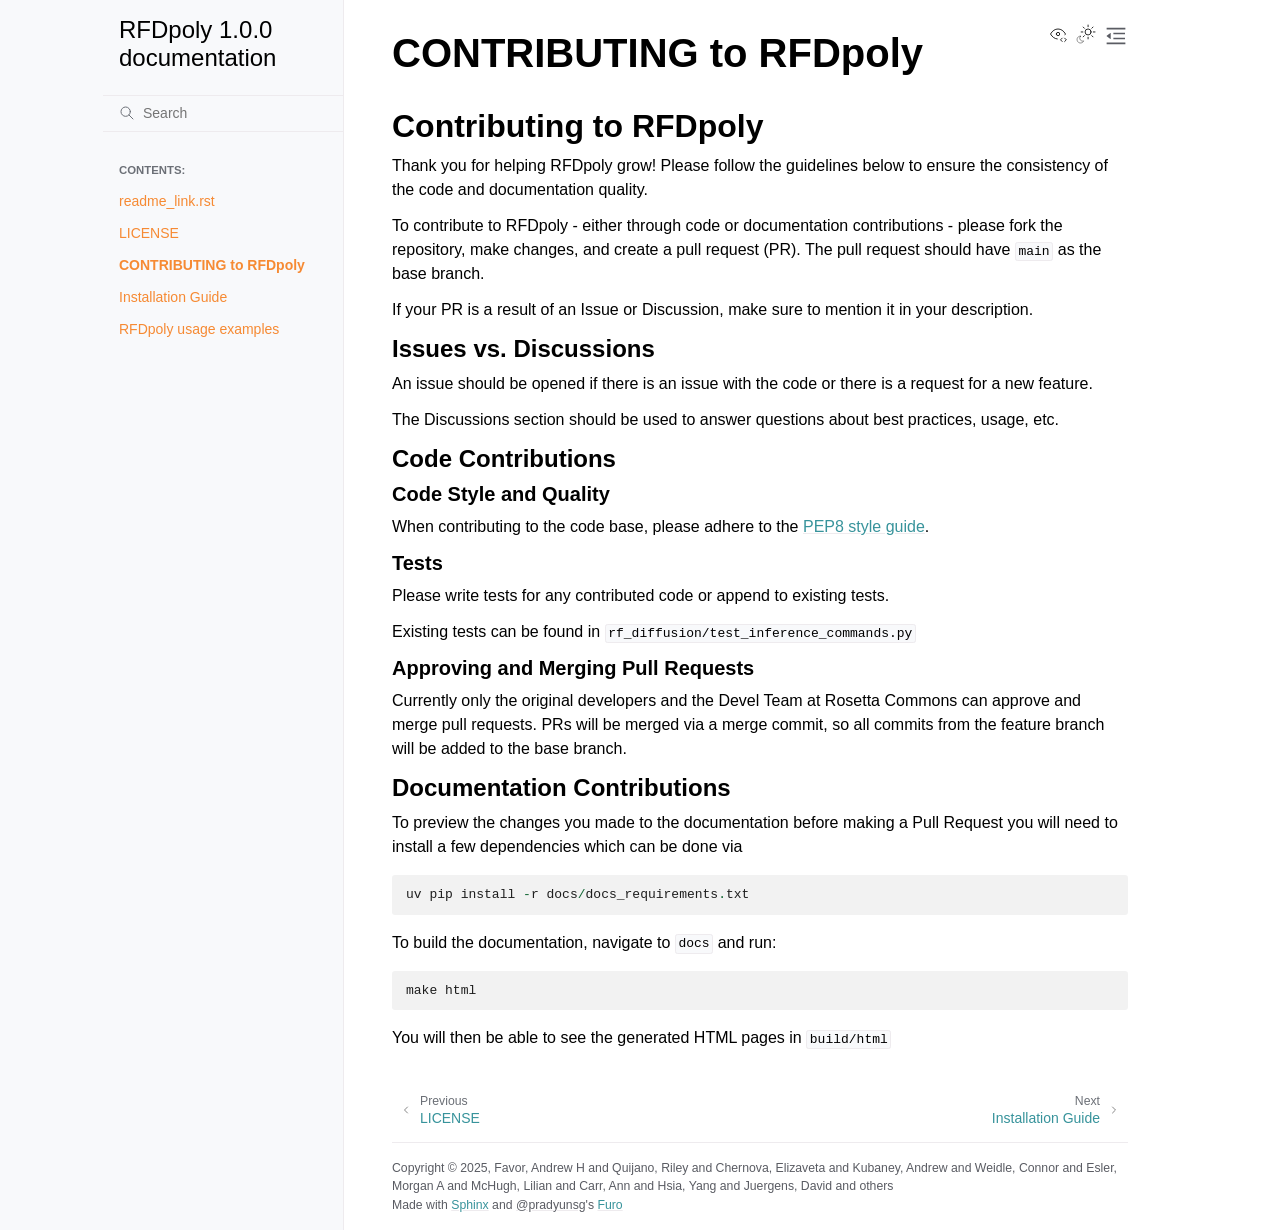
==== contributing_link.html @ d7348844 "deploy: fcfcce666b208ca1411f3cdca675e2af5838149b" ====
<!doctype html>
<html class="no-js" lang="en" data-content_root="./">
  <head><meta charset="utf-8">
    <meta name="viewport" content="width=device-width,initial-scale=1">
    <meta name="color-scheme" content="light dark"><meta name="viewport" content="width=device-width, initial-scale=1" />
<link rel="index" title="Index" href="genindex.html"><link rel="search" title="Search" href="search.html"><link rel="next" title="Installation Guide" href="installation_guide.html"><link rel="prev" title="LICENSE" href="license_link.html">

    <!-- Generated with Sphinx 9.1.0 and Furo 2025.12.19 -->
        <title>CONTRIBUTING to RFDpoly - RFDpoly 1.0.0 documentation</title>
      <link rel="stylesheet" type="text/css" href="_static/pygments.css?v=acfd86a5" />
    <link rel="stylesheet" type="text/css" href="_static/styles/furo.css?v=7bdb33bb" />
    <link rel="stylesheet" type="text/css" href="_static/copybutton.css?v=76b2166b" />
    <link rel="stylesheet" type="text/css" href="_static/styles/furo-extensions.css?v=8dab3a3b" />
    
    


<style>
  body {
    --color-code-background: #f2f2f2;
  --color-code-foreground: #1e1e1e;
  --color-brand-primary: #F68A33;
  --color-brand-content: #37939B;
  --font-stack: Open Sans, sans-serif;
  --font-stack--headings: Open Sans, sans-serif;
  --color-background-hover: #DCE8E8ff;
  --color-announcement-background: #F68A33dd;
  --color-announcement-text: #070707;
  --color-brand-visited: #37939B;
  
  }
  @media not print {
    body[data-theme="dark"] {
      --color-code-background: #202020;
  --color-code-foreground: #d0d0d0;
  --color-brand-primary: #37939B;
  --color-brand-content: #F68A33;
  --font-stack: Open Sans, sans-serif;
  --font-stack--headings: Open Sans, sans-serif;
  --color-brand-visited: #37939B;
  
    }
    @media (prefers-color-scheme: dark) {
      body:not([data-theme="light"]) {
        --color-code-background: #202020;
  --color-code-foreground: #d0d0d0;
  --color-brand-primary: #37939B;
  --color-brand-content: #F68A33;
  --font-stack: Open Sans, sans-serif;
  --font-stack--headings: Open Sans, sans-serif;
  --color-brand-visited: #37939B;
  
      }
    }
  }
</style></head>
  <body>
    
    <script>
      document.body.dataset.theme = localStorage.getItem("theme") || "auto";
    </script>
    

<svg xmlns="http://www.w3.org/2000/svg" style="display: none;">
  <symbol id="svg-toc" viewBox="0 0 24 24">
    <title>Contents</title>
    <svg stroke="currentColor" fill="currentColor" stroke-width="0" viewBox="0 0 1024 1024">
      <path d="M408 442h480c4.4 0 8-3.6 8-8v-56c0-4.4-3.6-8-8-8H408c-4.4 0-8 3.6-8 8v56c0 4.4 3.6 8 8 8zm-8 204c0 4.4 3.6 8 8 8h480c4.4 0 8-3.6 8-8v-56c0-4.4-3.6-8-8-8H408c-4.4 0-8 3.6-8 8v56zm504-486H120c-4.4 0-8 3.6-8 8v56c0 4.4 3.6 8 8 8h784c4.4 0 8-3.6 8-8v-56c0-4.4-3.6-8-8-8zm0 632H120c-4.4 0-8 3.6-8 8v56c0 4.4 3.6 8 8 8h784c4.4 0 8-3.6 8-8v-56c0-4.4-3.6-8-8-8zM115.4 518.9L271.7 642c5.8 4.6 14.4.5 14.4-6.9V388.9c0-7.4-8.5-11.5-14.4-6.9L115.4 505.1a8.74 8.74 0 0 0 0 13.8z"/>
    </svg>
  </symbol>
  <symbol id="svg-menu" viewBox="0 0 24 24">
    <title>Menu</title>
    <svg xmlns="http://www.w3.org/2000/svg" viewBox="0 0 24 24" fill="none" stroke="currentColor"
      stroke-width="2" stroke-linecap="round" stroke-linejoin="round" class="feather-menu">
      <line x1="3" y1="12" x2="21" y2="12"></line>
      <line x1="3" y1="6" x2="21" y2="6"></line>
      <line x1="3" y1="18" x2="21" y2="18"></line>
    </svg>
  </symbol>
  <symbol id="svg-arrow-right" viewBox="0 0 24 24">
    <title>Expand</title>
    <svg xmlns="http://www.w3.org/2000/svg" viewBox="0 0 24 24" fill="none" stroke="currentColor"
      stroke-width="2" stroke-linecap="round" stroke-linejoin="round" class="feather-chevron-right">
      <polyline points="9 18 15 12 9 6"></polyline>
    </svg>
  </symbol>
  <symbol id="svg-sun" viewBox="0 0 24 24">
    <title>Light mode</title>
    <svg xmlns="http://www.w3.org/2000/svg" viewBox="0 0 24 24" fill="none" stroke="currentColor"
      stroke-width="1" stroke-linecap="round" stroke-linejoin="round" class="feather-sun">
      <circle cx="12" cy="12" r="5"></circle>
      <line x1="12" y1="1" x2="12" y2="3"></line>
      <line x1="12" y1="21" x2="12" y2="23"></line>
      <line x1="4.22" y1="4.22" x2="5.64" y2="5.64"></line>
      <line x1="18.36" y1="18.36" x2="19.78" y2="19.78"></line>
      <line x1="1" y1="12" x2="3" y2="12"></line>
      <line x1="21" y1="12" x2="23" y2="12"></line>
      <line x1="4.22" y1="19.78" x2="5.64" y2="18.36"></line>
      <line x1="18.36" y1="5.64" x2="19.78" y2="4.22"></line>
    </svg>
  </symbol>
  <symbol id="svg-moon" viewBox="0 0 24 24">
    <title>Dark mode</title>
    <svg xmlns="http://www.w3.org/2000/svg" viewBox="0 0 24 24" fill="none" stroke="currentColor"
      stroke-width="1" stroke-linecap="round" stroke-linejoin="round" class="icon-tabler-moon">
      <path stroke="none" d="M0 0h24v24H0z" fill="none" />
      <path d="M12 3c.132 0 .263 0 .393 0a7.5 7.5 0 0 0 7.92 12.446a9 9 0 1 1 -8.313 -12.454z" />
    </svg>
  </symbol>
  <symbol id="svg-sun-with-moon" viewBox="0 0 24 24">
    <title>Auto light/dark, in light mode</title>
    <svg xmlns="http://www.w3.org/2000/svg" viewBox="0 0 24 24" fill="none" stroke="currentColor"
      stroke-width="1" stroke-linecap="round" stroke-linejoin="round"
      class="icon-custom-derived-from-feather-sun-and-tabler-moon">
      <path style="opacity: 50%" d="M 5.411 14.504 C 5.471 14.504 5.532 14.504 5.591 14.504 C 3.639 16.319 4.383 19.569 6.931 20.352 C 7.693 20.586 8.512 20.551 9.25 20.252 C 8.023 23.207 4.056 23.725 2.11 21.184 C 0.166 18.642 1.702 14.949 4.874 14.536 C 5.051 14.512 5.231 14.5 5.411 14.5 L 5.411 14.504 Z"/>
      <line x1="14.5" y1="3.25" x2="14.5" y2="1.25"/>
      <line x1="14.5" y1="15.85" x2="14.5" y2="17.85"/>
      <line x1="10.044" y1="5.094" x2="8.63" y2="3.68"/>
      <line x1="19" y1="14.05" x2="20.414" y2="15.464"/>
      <line x1="8.2" y1="9.55" x2="6.2" y2="9.55"/>
      <line x1="20.8" y1="9.55" x2="22.8" y2="9.55"/>
      <line x1="10.044" y1="14.006" x2="8.63" y2="15.42"/>
      <line x1="19" y1="5.05" x2="20.414" y2="3.636"/>
      <circle cx="14.5" cy="9.55" r="3.6"/>
    </svg>
  </symbol>
  <symbol id="svg-moon-with-sun" viewBox="0 0 24 24">
    <title>Auto light/dark, in dark mode</title>
    <svg xmlns="http://www.w3.org/2000/svg" viewBox="0 0 24 24" fill="none" stroke="currentColor"
      stroke-width="1" stroke-linecap="round" stroke-linejoin="round"
      class="icon-custom-derived-from-feather-sun-and-tabler-moon">
      <path d="M 8.282 7.007 C 8.385 7.007 8.494 7.007 8.595 7.007 C 5.18 10.184 6.481 15.869 10.942 17.24 C 12.275 17.648 13.706 17.589 15 17.066 C 12.851 22.236 5.91 23.143 2.505 18.696 C -0.897 14.249 1.791 7.786 7.342 7.063 C 7.652 7.021 7.965 7 8.282 7 L 8.282 7.007 Z"/>
      <line style="opacity: 50%" x1="18" y1="3.705" x2="18" y2="2.5"/>
      <line style="opacity: 50%" x1="18" y1="11.295" x2="18" y2="12.5"/>
      <line style="opacity: 50%" x1="15.316" y1="4.816" x2="14.464" y2="3.964"/>
      <line style="opacity: 50%" x1="20.711" y1="10.212" x2="21.563" y2="11.063"/>
      <line style="opacity: 50%" x1="14.205" y1="7.5" x2="13.001" y2="7.5"/>
      <line style="opacity: 50%" x1="21.795" y1="7.5" x2="23" y2="7.5"/>
      <line style="opacity: 50%" x1="15.316" y1="10.184" x2="14.464" y2="11.036"/>
      <line style="opacity: 50%" x1="20.711" y1="4.789" x2="21.563" y2="3.937"/>
      <circle style="opacity: 50%" cx="18" cy="7.5" r="2.169"/>
    </svg>
  </symbol>
  <symbol id="svg-pencil" viewBox="0 0 24 24">
    <svg xmlns="http://www.w3.org/2000/svg" viewBox="0 0 24 24" fill="none" stroke="currentColor"
      stroke-width="1" stroke-linecap="round" stroke-linejoin="round" class="icon-tabler-pencil-code">
      <path d="M4 20h4l10.5 -10.5a2.828 2.828 0 1 0 -4 -4l-10.5 10.5v4" />
      <path d="M13.5 6.5l4 4" />
      <path d="M20 21l2 -2l-2 -2" />
      <path d="M17 17l-2 2l2 2" />
    </svg>
  </symbol>
  <symbol id="svg-eye" viewBox="0 0 24 24">
    <svg xmlns="http://www.w3.org/2000/svg" viewBox="0 0 24 24" fill="none" stroke="currentColor"
      stroke-width="1" stroke-linecap="round" stroke-linejoin="round" class="icon-tabler-eye-code">
      <path stroke="none" d="M0 0h24v24H0z" fill="none" />
      <path d="M10 12a2 2 0 1 0 4 0a2 2 0 0 0 -4 0" />
      <path
        d="M11.11 17.958c-3.209 -.307 -5.91 -2.293 -8.11 -5.958c2.4 -4 5.4 -6 9 -6c3.6 0 6.6 2 9 6c-.21 .352 -.427 .688 -.647 1.008" />
      <path d="M20 21l2 -2l-2 -2" />
      <path d="M17 17l-2 2l2 2" />
    </svg>
  </symbol>
</svg>

<input type="checkbox" class="sidebar-toggle" name="__navigation" id="__navigation" aria-label="Toggle site navigation sidebar">
<input type="checkbox" class="sidebar-toggle" name="__toc" id="__toc" aria-label="Toggle table of contents sidebar">
<label class="overlay sidebar-overlay" for="__navigation"></label>
<label class="overlay toc-overlay" for="__toc"></label>

<a class="skip-to-content muted-link" href="#furo-main-content">Skip to content</a>



<div class="page">
  <header class="mobile-header">
    <div class="header-left">
      <label class="nav-overlay-icon" for="__navigation">
        <span class="icon"><svg><use href="#svg-menu"></use></svg></span>
      </label>
    </div>
    <div class="header-center">
      <a href="index.html"><div class="brand">RFDpoly 1.0.0 documentation</div></a>
    </div>
    <div class="header-right">
      <div class="theme-toggle-container theme-toggle-header">
        <button class="theme-toggle" aria-label="Toggle Light / Dark / Auto color theme">
          <svg class="theme-icon-when-auto-light"><use href="#svg-sun-with-moon"></use></svg>
          <svg class="theme-icon-when-auto-dark"><use href="#svg-moon-with-sun"></use></svg>
          <svg class="theme-icon-when-dark"><use href="#svg-moon"></use></svg>
          <svg class="theme-icon-when-light"><use href="#svg-sun"></use></svg>
        </button>
      </div>
      <label class="toc-overlay-icon toc-header-icon" for="__toc">
        <span class="icon"><svg><use href="#svg-toc"></use></svg></span>
      </label>
    </div>
  </header>
  <aside class="sidebar-drawer">
    <div class="sidebar-container">
      
      <div class="sidebar-sticky"><a class="sidebar-brand" href="index.html">
  
  <span class="sidebar-brand-text">RFDpoly 1.0.0 documentation</span>
  
</a><form class="sidebar-search-container" method="get" action="search.html" role="search">
  <input class="sidebar-search" placeholder="Search" name="q" aria-label="Search">
  <input type="hidden" name="check_keywords" value="yes">
  <input type="hidden" name="area" value="default">
</form>
<div id="searchbox"></div><div class="sidebar-scroll"><div class="sidebar-tree">
  <p class="caption" role="heading"><span class="caption-text">Contents:</span></p>
<ul class="current">
<li class="toctree-l1"><a class="reference internal" href="index.html">readme_link.rst</a></li>
<li class="toctree-l1"><a class="reference internal" href="license_link.html">LICENSE</a></li>
<li class="toctree-l1 current current-page"><a class="current reference internal" href="#">CONTRIBUTING to RFDpoly</a></li>
<li class="toctree-l1"><a class="reference internal" href="installation_guide.html">Installation Guide</a></li>
<li class="toctree-l1"><a class="reference internal" href="rfdpoly_usage_examples.html">RFDpoly usage examples</a></li>
</ul>

</div>
</div>

      </div>
      
    </div>
  </aside>
  <div class="main">
    <div class="content">
      <div class="article-container">
        <a href="#" class="back-to-top muted-link">
          <svg xmlns="http://www.w3.org/2000/svg" viewBox="0 0 24 24">
            <path d="M13 20h-2V8l-5.5 5.5-1.42-1.42L12 4.16l7.92 7.92-1.42 1.42L13 8v12z"></path>
          </svg>
          <span>Back to top</span>
        </a>
        <div class="content-icon-container">
          <div class="view-this-page">
  <a class="muted-link" href="_sources/contributing_link.rst.txt" title="View this page">
    <svg><use href="#svg-eye"></use></svg>
    <span class="visually-hidden">View this page</span>
  </a>
</div>
<div class="theme-toggle-container theme-toggle-content">
            <button class="theme-toggle" aria-label="Toggle Light / Dark / Auto color theme">
              <svg class="theme-icon-when-auto-light"><use href="#svg-sun-with-moon"></use></svg>
              <svg class="theme-icon-when-auto-dark"><use href="#svg-moon-with-sun"></use></svg>
              <svg class="theme-icon-when-dark"><use href="#svg-moon"></use></svg>
              <svg class="theme-icon-when-light"><use href="#svg-sun"></use></svg>
            </button>
          </div>
          <label class="toc-overlay-icon toc-content-icon" for="__toc">
            <span class="icon"><svg><use href="#svg-toc"></use></svg></span>
          </label>
        </div>
        <article role="main" id="furo-main-content">
          <section id="contributing-to-rfdpoly">
<h1>CONTRIBUTING to RFDpoly<a class="headerlink" href="#contributing-to-rfdpoly" title="Link to this heading">¶</a></h1>
<section id="id1">
<h2>Contributing to RFDpoly<a class="headerlink" href="#id1" title="Link to this heading">¶</a></h2>
<p>Thank you for helping RFDpoly grow! Please follow the
guidelines below to ensure the consistency of the code
and documentation quality.</p>
<p>To contribute to RFDpoly - either through code or
documentation contributions - please fork the repository,
make changes, and create a pull request (PR). The pull
request should have <code class="docutils literal notranslate"><span class="pre">main</span></code> as the base branch.</p>
<p>If your PR is a result of an Issue or Discussion, make
sure to mention it in your description.</p>
<section id="issues-vs-discussions">
<h3>Issues vs. Discussions<a class="headerlink" href="#issues-vs-discussions" title="Link to this heading">¶</a></h3>
<p>An issue should be opened if there is an issue with the
code or there is a request for a new feature.</p>
<p>The Discussions section should be used to answer questions
about best practices, usage, etc.</p>
</section>
<section id="code-contributions">
<h3>Code Contributions<a class="headerlink" href="#code-contributions" title="Link to this heading">¶</a></h3>
<section id="code-style-and-quality">
<h4>Code Style and Quality<a class="headerlink" href="#code-style-and-quality" title="Link to this heading">¶</a></h4>
<p>When contributing to the code base, please adhere to the <a class="reference external" href="https://peps.python.org/pep-0008/">PEP8 style guide</a>.</p>
</section>
<section id="tests">
<h4>Tests<a class="headerlink" href="#tests" title="Link to this heading">¶</a></h4>
<p>Please write tests for any contributed code or append to
existing tests.</p>
<p>Existing tests can be found in <code class="docutils literal notranslate"><span class="pre">rf_diffusion/test_inference_commands.py</span></code></p>
</section>
<section id="approving-and-merging-pull-requests">
<h4>Approving and Merging Pull Requests<a class="headerlink" href="#approving-and-merging-pull-requests" title="Link to this heading">¶</a></h4>
<p>Currently only the original developers and the Devel Team
at Rosetta Commons can approve and merge pull requests. PRs
will be merged via a merge commit, so all commits from the
feature branch will be added to the base branch.</p>
</section>
</section>
<section id="documentation-contributions">
<h3>Documentation Contributions<a class="headerlink" href="#documentation-contributions" title="Link to this heading">¶</a></h3>
<p>To preview the changes you made to the documentation before making a Pull Request you will need to
install a few dependencies which can be done via</p>
<div class="highlight-default notranslate"><div class="highlight"><pre><span></span><span class="n">uv</span> <span class="n">pip</span> <span class="n">install</span> <span class="o">-</span><span class="n">r</span> <span class="n">docs</span><span class="o">/</span><span class="n">docs_requirements</span><span class="o">.</span><span class="n">txt</span>
</pre></div>
</div>
<p>To build the documentation, navigate to <code class="docutils literal notranslate"><span class="pre">docs</span></code>  and run:</p>
<div class="highlight-default notranslate"><div class="highlight"><pre><span></span><span class="n">make</span> <span class="n">html</span>
</pre></div>
</div>
<p>You will then be able to see the generated HTML pages in <code class="docutils literal notranslate"><span class="pre">build/html</span></code></p>
</section>
</section>
</section>

        </article>
      </div>
      <footer>
        
        <div class="related-pages">
          <a class="next-page" href="installation_guide.html">
              <div class="page-info">
                <div class="context">
                  <span>Next</span>
                </div>
                <div class="title">Installation Guide</div>
              </div>
              <svg class="furo-related-icon"><use href="#svg-arrow-right"></use></svg>
            </a>
          <a class="prev-page" href="license_link.html">
              <svg class="furo-related-icon"><use href="#svg-arrow-right"></use></svg>
              <div class="page-info">
                <div class="context">
                  <span>Previous</span>
                </div>
                
                <div class="title">LICENSE</div>
                
              </div>
            </a>
        </div>
        <div class="bottom-of-page">
          <div class="left-details">
            <div class="copyright">
                Copyright &#169; 2025, Favor, Andrew H and Quijano, Riley and Chernova, Elizaveta and Kubaney, Andrew and Weidle, Connor and Esler, Morgan A and McHugh, Lilian and Carr, Ann and Hsia, Yang and Juergens, David and others
            </div>
            Made with <a href="https://www.sphinx-doc.org/">Sphinx</a> and <a class="muted-link" href="https://pradyunsg.me">@pradyunsg</a>'s
            
            <a href="https://github.com/pradyunsg/furo">Furo</a>
            
          </div>
          <div class="right-details">
            
          </div>
        </div>
        
      </footer>
    </div>
    <aside class="toc-drawer">
      
      
      <div class="toc-sticky toc-scroll">
        <div class="toc-title-container">
          <span class="toc-title">
            On this page
          </span>
        </div>
        <div class="toc-tree-container">
          <div class="toc-tree">
            <ul>
<li><a class="reference internal" href="#">CONTRIBUTING to RFDpoly</a><ul>
<li><a class="reference internal" href="#id1">Contributing to RFDpoly</a><ul>
<li><a class="reference internal" href="#issues-vs-discussions">Issues vs. Discussions</a></li>
<li><a class="reference internal" href="#code-contributions">Code Contributions</a><ul>
<li><a class="reference internal" href="#code-style-and-quality">Code Style and Quality</a></li>
<li><a class="reference internal" href="#tests">Tests</a></li>
<li><a class="reference internal" href="#approving-and-merging-pull-requests">Approving and Merging Pull Requests</a></li>
</ul>
</li>
<li><a class="reference internal" href="#documentation-contributions">Documentation Contributions</a></li>
</ul>
</li>
</ul>
</li>
</ul>

          </div>
        </div>
      </div>
      
      
    </aside>
  </div>
</div><script src="_static/documentation_options.js?v=8d563738"></script>
    <script src="_static/doctools.js?v=fd6eb6e6"></script>
    <script src="_static/sphinx_highlight.js?v=6ffebe34"></script>
    <script src="_static/scripts/furo.js?v=46bd48cc"></script>
    <script src="_static/clipboard.min.js?v=a7894cd8"></script>
    <script src="_static/copybutton.js?v=f281be69"></script>
    <script src="https://scripts.simpleanalyticscdn.com/latest.js"></script>
    </body>
</html>
---- _static/pygments.css ----
.highlight pre { line-height: 125%; }
.highlight td.linenos .normal { color: inherit; background-color: transparent; padding-left: 5px; padding-right: 5px; }
.highlight span.linenos { color: inherit; background-color: transparent; padding-left: 5px; padding-right: 5px; }
.highlight td.linenos .special { color: #000000; background-color: #ffffc0; padding-left: 5px; padding-right: 5px; }
.highlight span.linenos.special { color: #000000; background-color: #ffffc0; padding-left: 5px; padding-right: 5px; }
.highlight .hll { background-color: #fdf2e2 }
.highlight { background: #f2f2f2; color: #1e1e1e }
.highlight .c { color: #515151 } /* Comment */
.highlight .err { color: #d71835 } /* Error */
.highlight .k { color: #8045e5 } /* Keyword */
.highlight .l { color: #7f4707 } /* Literal */
.highlight .n { color: #1e1e1e } /* Name */
.highlight .o { color: #116633 } /* Operator */
.highlight .p { color: #1e1e1e } /* Punctuation */
.highlight .ch { color: #515151 } /* Comment.Hashbang */
.highlight .cm { color: #515151 } /* Comment.Multiline */
.highlight .cp { color: #515151 } /* Comment.Preproc */
.highlight .cpf { color: #515151 } /* Comment.PreprocFile */
.highlight .c1 { color: #515151 } /* Comment.Single */
.highlight .cs { color: #515151 } /* Comment.Special */
.highlight .gd { color: #00749c } /* Generic.Deleted */
.highlight .ge { font-style: italic } /* Generic.Emph */
.highlight .gh { color: #00749c } /* Generic.Heading */
.highlight .gs { font-weight: bold } /* Generic.Strong */
.highlight .gu { color: #00749c } /* Generic.Subheading */
.highlight .kc { color: #8045e5 } /* Keyword.Constant */
.highlight .kd { color: #8045e5 } /* Keyword.Declaration */
.highlight .kn { color: #8045e5 } /* Keyword.Namespace */
.highlight .kp { color: #8045e5 } /* Keyword.Pseudo */
.highlight .kr { color: #8045e5 } /* Keyword.Reserved */
.highlight .kt { color: #7f4707 } /* Keyword.Type */
.highlight .ld { color: #7f4707 } /* Literal.Date */
.highlight .m { color: #7f4707 } /* Literal.Number */
.highlight .s { color: #116633 } /* Literal.String */
.highlight .na { color: #7f4707 } /* Name.Attribute */
.highlight .nb { color: #7f4707 } /* Name.Builtin */
.highlight .nc { color: #00749c } /* Name.Class */
.highlight .no { color: #00749c } /* Name.Constant */
.highlight .nd { color: #7f4707 } /* Name.Decorator */
.highlight .ni { color: #116633 } /* Name.Entity */
.highlight .ne { color: #8045e5 } /* Name.Exception */
.highlight .nf { color: #00749c } /* Name.Function */
.highlight .nl { color: #7f4707 } /* Name.Label */
.highlight .nn { color: #1e1e1e } /* Name.Namespace */
.highlight .nx { color: #1e1e1e } /* Name.Other */
.highlight .py { color: #00749c } /* Name.Property */
.highlight .nt { color: #00749c } /* Name.Tag */
.highlight .nv { color: #d71835 } /* Name.Variable */
.highlight .ow { color: #8045e5 } /* Operator.Word */
.highlight .pm { color: #1e1e1e } /* Punctuation.Marker */
.highlight .w { color: #1e1e1e } /* Text.Whitespace */
.highlight .mb { color: #7f4707 } /* Literal.Number.Bin */
.highlight .mf { color: #7f4707 } /* Literal.Number.Float */
.highlight .mh { color: #7f4707 } /* Literal.Number.Hex */
.highlight .mi { color: #7f4707 } /* Literal.Number.Integer */
.highlight .mo { color: #7f4707 } /* Literal.Number.Oct */
.highlight .sa { color: #116633 } /* Literal.String.Affix */
.highlight .sb { color: #116633 } /* Literal.String.Backtick */
.highlight .sc { color: #116633 } /* Literal.String.Char */
.highlight .dl { color: #116633 } /* Literal.String.Delimiter */
.highlight .sd { color: #116633 } /* Literal.String.Doc */
.highlight .s2 { color: #116633 } /* Literal.String.Double */
.highlight .se { color: #116633 } /* Literal.String.Escape */
.highlight .sh { color: #116633 } /* Literal.String.Heredoc */
.highlight .si { color: #116633 } /* Literal.String.Interpol */
.highlight .sx { color: #116633 } /* Literal.String.Other */
.highlight .sr { color: #d71835 } /* Literal.String.Regex */
.highlight .s1 { color: #116633 } /* Literal.String.Single */
.highlight .ss { color: #00749c } /* Literal.String.Symbol */
.highlight .bp { color: #7f4707 } /* Name.Builtin.Pseudo */
.highlight .fm { color: #00749c } /* Name.Function.Magic */
.highlight .vc { color: #d71835 } /* Name.Variable.Class */
.highlight .vg { color: #d71835 } /* Name.Variable.Global */
.highlight .vi { color: #d71835 } /* Name.Variable.Instance */
.highlight .vm { color: #7f4707 } /* Name.Variable.Magic */
.highlight .il { color: #7f4707 } /* Literal.Number.Integer.Long */
@media not print {
body[data-theme="dark"] .highlight pre { line-height: 125%; }
body[data-theme="dark"] .highlight td.linenos .normal { color: #aaaaaa; background-color: transparent; padding-left: 5px; padding-right: 5px; }
body[data-theme="dark"] .highlight span.linenos { color: #aaaaaa; background-color: transparent; padding-left: 5px; padding-right: 5px; }
body[data-theme="dark"] .highlight td.linenos .special { color: #000000; background-color: #ffffc0; padding-left: 5px; padding-right: 5px; }
body[data-theme="dark"] .highlight span.linenos.special { color: #000000; background-color: #ffffc0; padding-left: 5px; padding-right: 5px; }
body[data-theme="dark"] .highlight .hll { background-color: #404040 }
body[data-theme="dark"] .highlight { background: #202020; color: #d0d0d0 }
body[data-theme="dark"] .highlight .c { color: #ababab; font-style: italic } /* Comment */
body[data-theme="dark"] .highlight .err { color: #a61717; background-color: #e3d2d2 } /* Error */
body[data-theme="dark"] .highlight .esc { color: #d0d0d0 } /* Escape */
body[data-theme="dark"] .highlight .g { color: #d0d0d0 } /* Generic */
body[data-theme="dark"] .highlight .k { color: #6ebf26; font-weight: bold } /* Keyword */
body[data-theme="dark"] .highlight .l { color: #d0d0d0 } /* Literal */
body[data-theme="dark"] .highlight .n { color: #d0d0d0 } /* Name */
body[data-theme="dark"] .highlight .o { color: #d0d0d0 } /* Operator */
body[data-theme="dark"] .highlight .x { color: #d0d0d0 } /* Other */
body[data-theme="dark"] .highlight .p { color: #d0d0d0 } /* Punctuation */
body[data-theme="dark"] .highlight .ch { color: #ababab; font-style: italic } /* Comment.Hashbang */
body[data-theme="dark"] .highlight .cm { color: #ababab; font-style: italic } /* Comment.Multiline */
body[data-theme="dark"] .highlight .cp { color: #ff3a3a; font-weight: bold } /* Comment.Preproc */
body[data-theme="dark"] .highlight .cpf { color: #ababab; font-style: italic } /* Comment.PreprocFile */
body[data-theme="dark"] .highlight .c1 { color: #ababab; font-style: italic } /* Comment.Single */
body[data-theme="dark"] .highlight .cs { color: #e50808; font-weight: bold; background-color: #520000 } /* Comment.Special */
body[data-theme="dark"] .highlight .gd { color: #d22323 } /* Generic.Deleted */
body[data-theme="dark"] .highlight .ge { color: #d0d0d0; font-style: italic } /* Generic.Emph */
body[data-theme="dark"] .highlight .ges { color: #d0d0d0; font-weight: bold; font-style: italic } /* Generic.EmphStrong */
body[data-theme="dark"] .highlight .gr { color: #d22323 } /* Generic.Error */
body[data-theme="dark"] .highlight .gh { color: #ffffff; font-weight: bold } /* Generic.Heading */
body[data-theme="dark"] .highlight .gi { color: #589819 } /* Generic.Inserted */
body[data-theme="dark"] .highlight .go { color: #cccccc } /* Generic.Output */
body[data-theme="dark"] .highlight .gp { color: #aaaaaa } /* Generic.Prompt */
body[data-theme="dark"] .highlight .gs { color: #d0d0d0; font-weight: bold } /* Generic.Strong */
body[data-theme="dark"] .highlight .gu { color: #ffffff; text-decoration: underline } /* Generic.Subheading */
body[data-theme="dark"] .highlight .gt { color: #d22323 } /* Generic.Traceback */
body[data-theme="dark"] .highlight .kc { color: #6ebf26; font-weight: bold } /* Keyword.Constant */
body[data-theme="dark"] .highlight .kd { color: #6ebf26; font-weight: bold } /* Keyword.Declaration */
body[data-theme="dark"] .highlight .kn { color: #6ebf26; font-weight: bold } /* Keyword.Namespace */
body[data-theme="dark"] .highlight .kp { color: #6ebf26 } /* Keyword.Pseudo */
body[data-theme="dark"] .highlight .kr { color: #6ebf26; font-weight: bold } /* Keyword.Reserved */
body[data-theme="dark"] .highlight .kt { color: #6ebf26; font-weight: bold } /* Keyword.Type */
body[data-theme="dark"] .highlight .ld { color: #d0d0d0 } /* Literal.Date */
body[data-theme="dark"] .highlight .m { color: #51b2fd } /* Literal.Number */
body[data-theme="dark"] .highlight .s { color: #ed9d13 } /* Literal.String */
body[data-theme="dark"] .highlight .na { color: #bbbbbb } /* Name.Attribute */
body[data-theme="dark"] .highlight .nb { color: #2fbccd } /* Name.Builtin */
body[data-theme="dark"] .highlight .nc { color: #71adff; text-decoration: underline } /* Name.Class */
body[data-theme="dark"] .highlight .no { color: #40ffff } /* Name.Constant */
body[data-theme="dark"] .highlight .nd { color: #ffa500 } /* Name.Decorator */
body[data-theme="dark"] .highlight .ni { color: #d0d0d0 } /* Name.Entity */
body[data-theme="dark"] .highlight .ne { color: #bbbbbb } /* Name.Exception */
body[data-theme="dark"] .highlight .nf { color: #71adff } /* Name.Function */
body[data-theme="dark"] .highlight .nl { color: #d0d0d0 } /* Name.Label */
body[data-theme="dark"] .highlight .nn { color: #71adff; text-decoration: underline } /* Name.Namespace */
body[data-theme="dark"] .highlight .nx { color: #d0d0d0 } /* Name.Other */
body[data-theme="dark"] .highlight .py { color: #d0d0d0 } /* Name.Property */
body[data-theme="dark"] .highlight .nt { color: #6ebf26; font-weight: bold } /* Name.Tag */
body[data-theme="dark"] .highlight .nv { color: #40ffff } /* Name.Variable */
body[data-theme="dark"] .highlight .ow { color: #6ebf26; font-weight: bold } /* Operator.Word */
body[data-theme="dark"] .highlight .pm { color: #d0d0d0 } /* Punctuation.Marker */
body[data-theme="dark"] .highlight .w { color: #666666 } /* Text.Whitespace */
body[data-theme="dark"] .highlight .mb { color: #51b2fd } /* Literal.Number.Bin */
body[data-theme="dark"] .highlight .mf { color: #51b2fd } /* Literal.Number.Float */
body[data-theme="dark"] .highlight .mh { color: #51b2fd } /* Literal.Number.Hex */
body[data-theme="dark"] .highlight .mi { color: #51b2fd } /* Literal.Number.Integer */
body[data-theme="dark"] .highlight .mo { color: #51b2fd } /* Literal.Number.Oct */
body[data-theme="dark"] .highlight .sa { color: #ed9d13 } /* Literal.String.Affix */
body[data-theme="dark"] .highlight .sb { color: #ed9d13 } /* Literal.String.Backtick */
body[data-theme="dark"] .highlight .sc { color: #ed9d13 } /* Literal.String.Char */
body[data-theme="dark"] .highlight .dl { color: #ed9d13 } /* Literal.String.Delimiter */
body[data-theme="dark"] .highlight .sd { color: #ed9d13 } /* Literal.String.Doc */
body[data-theme="dark"] .highlight .s2 { color: #ed9d13 } /* Literal.String.Double */
body[data-theme="dark"] .highlight .se { color: #ed9d13 } /* Literal.String.Escape */
body[data-theme="dark"] .highlight .sh { color: #ed9d13 } /* Literal.String.Heredoc */
body[data-theme="dark"] .highlight .si { color: #ed9d13 } /* Literal.String.Interpol */
body[data-theme="dark"] .highlight .sx { color: #ffa500 } /* Literal.String.Other */
body[data-theme="dark"] .highlight .sr { color: #ed9d13 } /* Literal.String.Regex */
body[data-theme="dark"] .highlight .s1 { color: #ed9d13 } /* Literal.String.Single */
body[data-theme="dark"] .highlight .ss { color: #ed9d13 } /* Literal.String.Symbol */
body[data-theme="dark"] .highlight .bp { color: #2fbccd } /* Name.Builtin.Pseudo */
body[data-theme="dark"] .highlight .fm { color: #71adff } /* Name.Function.Magic */
body[data-theme="dark"] .highlight .vc { color: #40ffff } /* Name.Variable.Class */
body[data-theme="dark"] .highlight .vg { color: #40ffff } /* Name.Variable.Global */
body[data-theme="dark"] .highlight .vi { color: #40ffff } /* Name.Variable.Instance */
body[data-theme="dark"] .highlight .vm { color: #40ffff } /* Name.Variable.Magic */
body[data-theme="dark"] .highlight .il { color: #51b2fd } /* Literal.Number.Integer.Long */
@media (prefers-color-scheme: dark) {
body:not([data-theme="light"]) .highlight pre { line-height: 125%; }
body:not([data-theme="light"]) .highlight td.linenos .normal { color: #aaaaaa; background-color: transparent; padding-left: 5px; padding-right: 5px; }
body:not([data-theme="light"]) .highlight span.linenos { color: #aaaaaa; background-color: transparent; padding-left: 5px; padding-right: 5px; }
body:not([data-theme="light"]) .highlight td.linenos .special { color: #000000; background-color: #ffffc0; padding-left: 5px; padding-right: 5px; }
body:not([data-theme="light"]) .highlight span.linenos.special { color: #000000; background-color: #ffffc0; padding-left: 5px; padding-right: 5px; }
body:not([data-theme="light"]) .highlight .hll { background-color: #404040 }
body:not([data-theme="light"]) .highlight { background: #202020; color: #d0d0d0 }
body:not([data-theme="light"]) .highlight .c { color: #ababab; font-style: italic } /* Comment */
body:not([data-theme="light"]) .highlight .err { color: #a61717; background-color: #e3d2d2 } /* Error */
body:not([data-theme="light"]) .highlight .esc { color: #d0d0d0 } /* Escape */
body:not([data-theme="light"]) .highlight .g { color: #d0d0d0 } /* Generic */
body:not([data-theme="light"]) .highlight .k { color: #6ebf26; font-weight: bold } /* Keyword */
body:not([data-theme="light"]) .highlight .l { color: #d0d0d0 } /* Literal */
body:not([data-theme="light"]) .highlight .n { color: #d0d0d0 } /* Name */
body:not([data-theme="light"]) .highlight .o { color: #d0d0d0 } /* Operator */
body:not([data-theme="light"]) .highlight .x { color: #d0d0d0 } /* Other */
body:not([data-theme="light"]) .highlight .p { color: #d0d0d0 } /* Punctuation */
body:not([data-theme="light"]) .highlight .ch { color: #ababab; font-style: italic } /* Comment.Hashbang */
body:not([data-theme="light"]) .highlight .cm { color: #ababab; font-style: italic } /* Comment.Multiline */
body:not([data-theme="light"]) .highlight .cp { color: #ff3a3a; font-weight: bold } /* Comment.Preproc */
body:not([data-theme="light"]) .highlight .cpf { color: #ababab; font-style: italic } /* Comment.PreprocFile */
body:not([data-theme="light"]) .highlight .c1 { color: #ababab; font-style: italic } /* Comment.Single */
body:not([data-theme="light"]) .highlight .cs { color: #e50808; font-weight: bold; background-color: #520000 } /* Comment.Special */
body:not([data-theme="light"]) .highlight .gd { color: #d22323 } /* Generic.Deleted */
body:not([data-theme="light"]) .highlight .ge { color: #d0d0d0; font-style: italic } /* Generic.Emph */
body:not([data-theme="light"]) .highlight .ges { color: #d0d0d0; font-weight: bold; font-style: italic } /* Generic.EmphStrong */
body:not([data-theme="light"]) .highlight .gr { color: #d22323 } /* Generic.Error */
body:not([data-theme="light"]) .highlight .gh { color: #ffffff; font-weight: bold } /* Generic.Heading */
body:not([data-theme="light"]) .highlight .gi { color: #589819 } /* Generic.Inserted */
body:not([data-theme="light"]) .highlight .go { color: #cccccc } /* Generic.Output */
body:not([data-theme="light"]) .highlight .gp { color: #aaaaaa } /* Generic.Prompt */
body:not([data-theme="light"]) .highlight .gs { color: #d0d0d0; font-weight: bold } /* Generic.Strong */
body:not([data-theme="light"]) .highlight .gu { color: #ffffff; text-decoration: underline } /* Generic.Subheading */
body:not([data-theme="light"]) .highlight .gt { color: #d22323 } /* Generic.Traceback */
body:not([data-theme="light"]) .highlight .kc { color: #6ebf26; font-weight: bold } /* Keyword.Constant */
body:not([data-theme="light"]) .highlight .kd { color: #6ebf26; font-weight: bold } /* Keyword.Declaration */
body:not([data-theme="light"]) .highlight .kn { color: #6ebf26; font-weight: bold } /* Keyword.Namespace */
body:not([data-theme="light"]) .highlight .kp { color: #6ebf26 } /* Keyword.Pseudo */
body:not([data-theme="light"]) .highlight .kr { color: #6ebf26; font-weight: bold } /* Keyword.Reserved */
body:not([data-theme="light"]) .highlight .kt { color: #6ebf26; font-weight: bold } /* Keyword.Type */
body:not([data-theme="light"]) .highlight .ld { color: #d0d0d0 } /* Literal.Date */
body:not([data-theme="light"]) .highlight .m { color: #51b2fd } /* Literal.Number */
body:not([data-theme="light"]) .highlight .s { color: #ed9d13 } /* Literal.String */
body:not([data-theme="light"]) .highlight .na { color: #bbbbbb } /* Name.Attribute */
body:not([data-theme="light"]) .highlight .nb { color: #2fbccd } /* Name.Builtin */
body:not([data-theme="light"]) .highlight .nc { color: #71adff; text-decoration: underline } /* Name.Class */
body:not([data-theme="light"]) .highlight .no { color: #40ffff } /* Name.Constant */
body:not([data-theme="light"]) .highlight .nd { color: #ffa500 } /* Name.Decorator */
body:not([data-theme="light"]) .highlight .ni { color: #d0d0d0 } /* Name.Entity */
body:not([data-theme="light"]) .highlight .ne { color: #bbbbbb } /* Name.Exception */
body:not([data-theme="light"]) .highlight .nf { color: #71adff } /* Name.Function */
body:not([data-theme="light"]) .highlight .nl { color: #d0d0d0 } /* Name.Label */
body:not([data-theme="light"]) .highlight .nn { color: #71adff; text-decoration: underline } /* Name.Namespace */
body:not([data-theme="light"]) .highlight .nx { color: #d0d0d0 } /* Name.Other */
body:not([data-theme="light"]) .highlight .py { color: #d0d0d0 } /* Name.Property */
body:not([data-theme="light"]) .highlight .nt { color: #6ebf26; font-weight: bold } /* Name.Tag */
body:not([data-theme="light"]) .highlight .nv { color: #40ffff } /* Name.Variable */
body:not([data-theme="light"]) .highlight .ow { color: #6ebf26; font-weight: bold } /* Operator.Word */
body:not([data-theme="light"]) .highlight .pm { color: #d0d0d0 } /* Punctuation.Marker */
body:not([data-theme="light"]) .highlight .w { color: #666666 } /* Text.Whitespace */
body:not([data-theme="light"]) .highlight .mb { color: #51b2fd } /* Literal.Number.Bin */
body:not([data-theme="light"]) .highlight .mf { color: #51b2fd } /* Literal.Number.Float */
body:not([data-theme="light"]) .highlight .mh { color: #51b2fd } /* Literal.Number.Hex */
body:not([data-theme="light"]) .highlight .mi { color: #51b2fd } /* Literal.Number.Integer */
body:not([data-theme="light"]) .highlight .mo { color: #51b2fd } /* Literal.Number.Oct */
body:not([data-theme="light"]) .highlight .sa { color: #ed9d13 } /* Literal.String.Affix */
body:not([data-theme="light"]) .highlight .sb { color: #ed9d13 } /* Literal.String.Backtick */
body:not([data-theme="light"]) .highlight .sc { color: #ed9d13 } /* Literal.String.Char */
body:not([data-theme="light"]) .highlight .dl { color: #ed9d13 } /* Literal.String.Delimiter */
body:not([data-theme="light"]) .highlight .sd { color: #ed9d13 } /* Literal.String.Doc */
body:not([data-theme="light"]) .highlight .s2 { color: #ed9d13 } /* Literal.String.Double */
body:not([data-theme="light"]) .highlight .se { color: #ed9d13 } /* Literal.String.Escape */
body:not([data-theme="light"]) .highlight .sh { color: #ed9d13 } /* Literal.String.Heredoc */
body:not([data-theme="light"]) .highlight .si { color: #ed9d13 } /* Literal.String.Interpol */
body:not([data-theme="light"]) .highlight .sx { color: #ffa500 } /* Literal.String.Other */
body:not([data-theme="light"]) .highlight .sr { color: #ed9d13 } /* Literal.String.Regex */
body:not([data-theme="light"]) .highlight .s1 { color: #ed9d13 } /* Literal.String.Single */
body:not([data-theme="light"]) .highlight .ss { color: #ed9d13 } /* Literal.String.Symbol */
body:not([data-theme="light"]) .highlight .bp { color: #2fbccd } /* Name.Builtin.Pseudo */
body:not([data-theme="light"]) .highlight .fm { color: #71adff } /* Name.Function.Magic */
body:not([data-theme="light"]) .highlight .vc { color: #40ffff } /* Name.Variable.Class */
body:not([data-theme="light"]) .highlight .vg { color: #40ffff } /* Name.Variable.Global */
body:not([data-theme="light"]) .highlight .vi { color: #40ffff } /* Name.Variable.Instance */
body:not([data-theme="light"]) .highlight .vm { color: #40ffff } /* Name.Variable.Magic */
body:not([data-theme="light"]) .highlight .il { color: #51b2fd } /* Literal.Number.Integer.Long */
}
}
---- _static/copybutton.css ----
/* Copy buttons */
button.copybtn {
    position: absolute;
    display: flex;
    top: .3em;
    right: .3em;
    width: 1.7em;
    height: 1.7em;
	opacity: 0;
    transition: opacity 0.3s, border .3s, background-color .3s;
    user-select: none;
    padding: 0;
    border: none;
    outline: none;
    border-radius: 0.4em;
    /* The colors that GitHub uses */
    border: #1b1f2426 1px solid;
    background-color: #f6f8fa;
    color: #57606a;
}

button.copybtn.success {
    border-color: #22863a;
    color: #22863a;
}

button.copybtn svg {
    stroke: currentColor;
    width: 1.5em;
    height: 1.5em;
    padding: 0.1em;
}

div.highlight  {
    position: relative;
}

/* Show the copybutton */
.highlight:hover button.copybtn, button.copybtn.success {
	opacity: 1;
}

.highlight button.copybtn:hover {
    background-color: rgb(235, 235, 235);
}

.highlight button.copybtn:active {
    background-color: rgb(187, 187, 187);
}

/**
 * A minimal CSS-only tooltip copied from:
 *   https://codepen.io/mildrenben/pen/rVBrpK
 *
 * To use, write HTML like the following:
 *
 * <p class="o-tooltip--left" data-tooltip="Hey">Short</p>
 */
 .o-tooltip--left {
  position: relative;
 }

 .o-tooltip--left:after {
    opacity: 0;
    visibility: hidden;
    position: absolute;
    content: attr(data-tooltip);
    padding: .2em;
    font-size: .8em;
    left: -.2em;
    background: grey;
    color: white;
    white-space: nowrap;
    z-index: 2;
    border-radius: 2px;
    transform: translateX(-102%) translateY(0);
    transition: opacity 0.2s cubic-bezier(0.64, 0.09, 0.08, 1), transform 0.2s cubic-bezier(0.64, 0.09, 0.08, 1);
}

.o-tooltip--left:hover:after {
    display: block;
    opacity: 1;
    visibility: visible;
    transform: translateX(-100%) translateY(0);
    transition: opacity 0.2s cubic-bezier(0.64, 0.09, 0.08, 1), transform 0.2s cubic-bezier(0.64, 0.09, 0.08, 1);
    transition-delay: .5s;
}

/* By default the copy button shouldn't show up when printing a page */
@media print {
    button.copybtn {
        display: none;
    }
}
---- _static/styles/furo-extensions.css ----
#furo-sidebar-ad-placement{padding:var(--sidebar-item-spacing-vertical) var(--sidebar-item-spacing-horizontal)}#furo-sidebar-ad-placement .ethical-sidebar{background:var(--color-background-secondary);border:none;box-shadow:none}#furo-sidebar-ad-placement .ethical-sidebar:hover{background:var(--color-background-hover)}#furo-sidebar-ad-placement .ethical-sidebar a{color:var(--color-foreground-primary)}#furo-sidebar-ad-placement .ethical-callout a{color:var(--color-foreground-secondary)!important}#furo-readthedocs-versions{background:transparent;display:block;position:static;width:100%}#furo-readthedocs-versions .rst-versions{background:#1a1c1e}#furo-readthedocs-versions .rst-current-version{background:var(--color-sidebar-item-background);cursor:unset}#furo-readthedocs-versions .rst-current-version:hover{background:var(--color-sidebar-item-background)}#furo-readthedocs-versions .rst-current-version .fa-book{color:var(--color-foreground-primary)}#furo-readthedocs-versions>.rst-other-versions{padding:0}#furo-readthedocs-versions>.rst-other-versions small{opacity:1}#furo-readthedocs-versions .injected .rst-versions{position:unset}#furo-readthedocs-versions:focus-within,#furo-readthedocs-versions:hover{box-shadow:0 0 0 1px var(--color-sidebar-background-border)}#furo-readthedocs-versions:focus-within .rst-current-version,#furo-readthedocs-versions:hover .rst-current-version{background:#1a1c1e;font-size:inherit;height:auto;line-height:inherit;padding:12px;text-align:right}#furo-readthedocs-versions:focus-within .rst-current-version .fa-book,#furo-readthedocs-versions:hover .rst-current-version .fa-book{color:#fff;float:left}#furo-readthedocs-versions:focus-within .fa-caret-down,#furo-readthedocs-versions:hover .fa-caret-down{display:none}#furo-readthedocs-versions:focus-within .injected,#furo-readthedocs-versions:focus-within .rst-current-version,#furo-readthedocs-versions:focus-within .rst-other-versions,#furo-readthedocs-versions:hover .injected,#furo-readthedocs-versions:hover .rst-current-version,#furo-readthedocs-versions:hover .rst-other-versions{display:block}#furo-readthedocs-versions:focus-within>.rst-current-version,#furo-readthedocs-versions:hover>.rst-current-version{display:none}.highlight:hover button.copybtn{color:var(--color-code-foreground)}.highlight button.copybtn{align-items:center;background-color:var(--color-code-background);border:none;color:var(--color-background-item);cursor:pointer;height:1.25em;right:.5rem;top:.625rem;transition:color .3s,opacity .3s;width:1.25em}.highlight button.copybtn:hover{background-color:var(--color-code-background);color:var(--color-brand-content)}.highlight button.copybtn:after{background-color:transparent;color:var(--color-code-foreground);display:none}.highlight button.copybtn.success{color:#22863a;transition:color 0s}.highlight button.copybtn.success:after{display:block}.highlight button.copybtn svg{padding:0}body{--sd-color-primary:var(--color-brand-primary);--sd-color-primary-highlight:var(--color-brand-content);--sd-color-primary-text:var(--color-background-primary);--sd-color-shadow:rgba(0,0,0,.05);--sd-color-card-border:var(--color-card-border);--sd-color-card-border-hover:var(--color-brand-content);--sd-color-card-background:var(--color-card-background);--sd-color-card-text:var(--color-foreground-primary);--sd-color-card-header:var(--color-card-marginals-background);--sd-color-card-footer:var(--color-card-marginals-background);--sd-color-tabs-label-active:var(--color-brand-content);--sd-color-tabs-label-hover:var(--color-foreground-muted);--sd-color-tabs-label-inactive:var(--color-foreground-muted);--sd-color-tabs-underline-active:var(--color-brand-content);--sd-color-tabs-underline-hover:var(--color-foreground-border);--sd-color-tabs-underline-inactive:var(--color-background-border);--sd-color-tabs-overline:var(--color-background-border);--sd-color-tabs-underline:var(--color-background-border)}.sd-tab-content{box-shadow:0 -2px var(--sd-color-tabs-overline),0 1px var(--sd-color-tabs-underline)}.sd-card{box-shadow:0 .1rem .25rem var(--sd-color-shadow),0 0 .0625rem rgba(0,0,0,.1)}.sd-shadow-sm{box-shadow:0 .1rem .25rem var(--sd-color-shadow),0 0 .0625rem rgba(0,0,0,.1)!important}.sd-shadow-md{box-shadow:0 .3rem .75rem var(--sd-color-shadow),0 0 .0625rem rgba(0,0,0,.1)!important}.sd-shadow-lg{box-shadow:0 .6rem 1.5rem var(--sd-color-shadow),0 0 .0625rem rgba(0,0,0,.1)!important}.sd-card-hover:hover{transform:none}.sd-cards-carousel{gap:.25rem;padding:.25rem}body{--tabs--label-text:var(--color-foreground-muted);--tabs--label-text--hover:var(--color-foreground-muted);--tabs--label-text--active:var(--color-brand-content);--tabs--label-text--active--hover:var(--color-brand-content);--tabs--label-background:transparent;--tabs--label-background--hover:transparent;--tabs--label-background--active:transparent;--tabs--label-background--active--hover:transparent;--tabs--padding-x:0.25em;--tabs--margin-x:1em;--tabs--border:var(--color-background-border);--tabs--label-border:transparent;--tabs--label-border--hover:var(--color-foreground-muted);--tabs--label-border--active:var(--color-brand-content);--tabs--label-border--active--hover:var(--color-brand-content)}[role=main] .container{max-width:none;padding-left:0;padding-right:0}.shadow.docutils{border:none;box-shadow:0 .2rem .5rem rgba(0,0,0,.05),0 0 .0625rem rgba(0,0,0,.1)!important}.sphinx-bs .card{background-color:var(--color-background-secondary);color:var(--color-foreground)}
/*# sourceMappingURL=furo-extensions.css.map*/
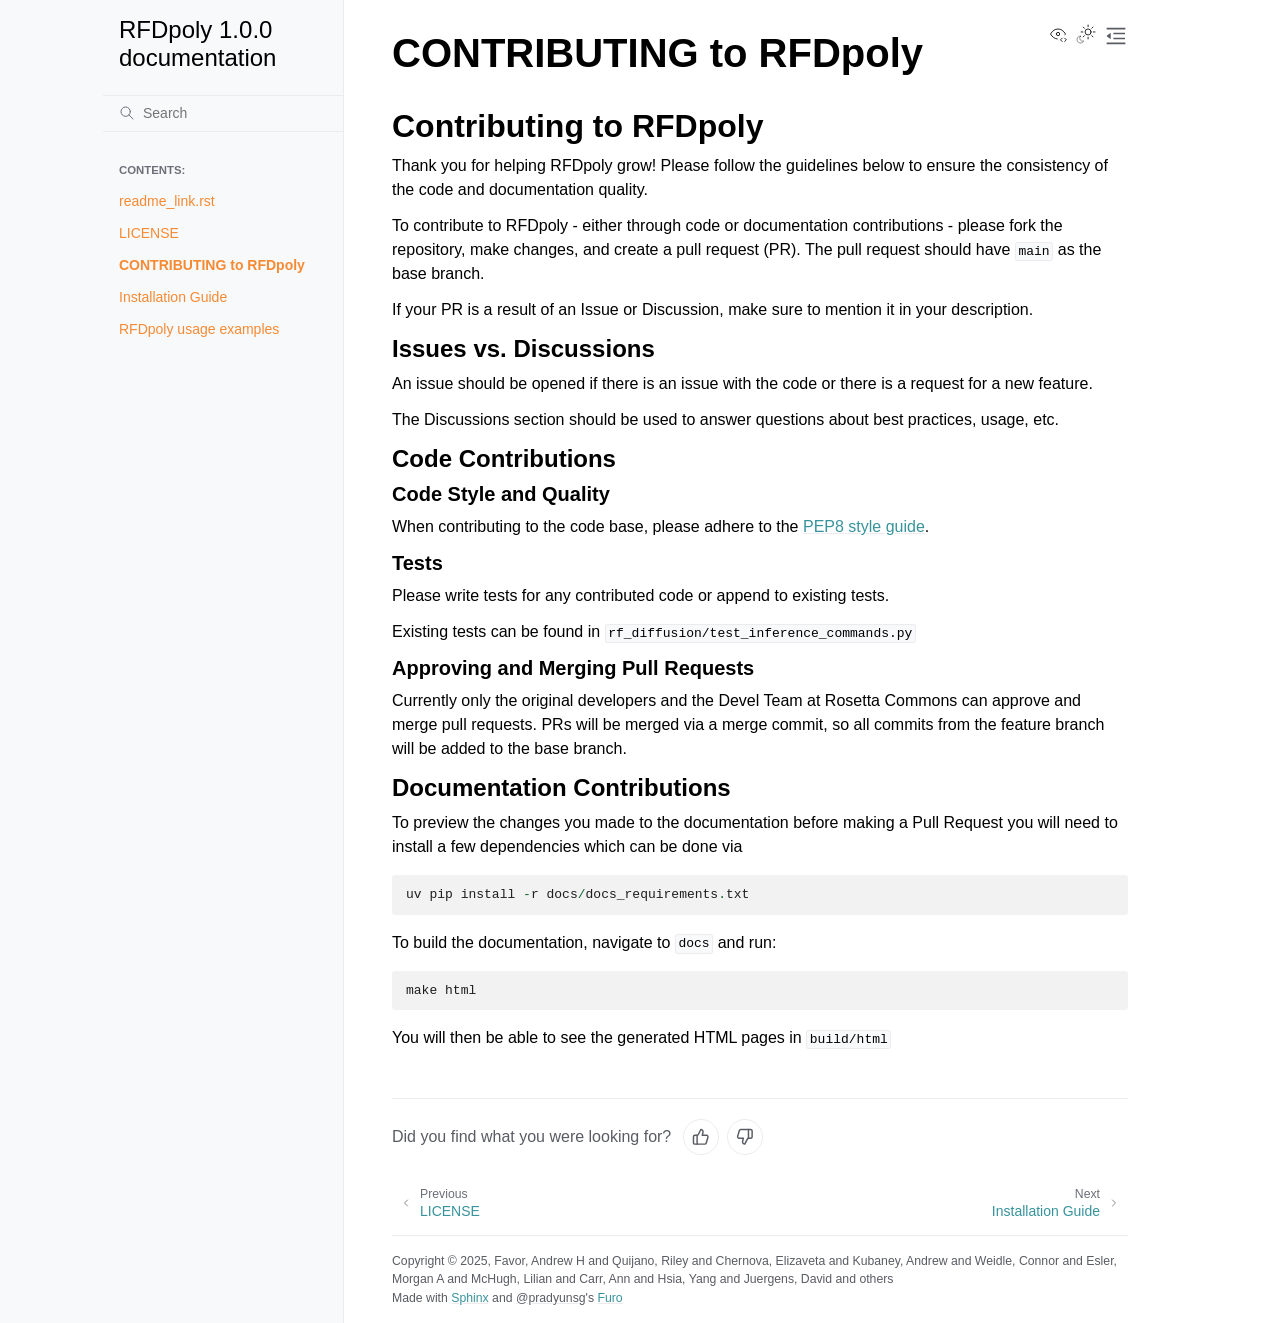
==== commit c67e6344: "deploy: afc9122a219baef3e5f3dffc478a55561f00eeb9" ====
--- a/contributing_link.html
+++ b/contributing_link.html
@@ -5,12 +5,13 @@
     <meta name="color-scheme" content="light dark"><meta name="viewport" content="width=device-width, initial-scale=1" />
 <link rel="index" title="Index" href="genindex.html"><link rel="search" title="Search" href="search.html"><link rel="next" title="Installation Guide" href="installation_guide.html"><link rel="prev" title="LICENSE" href="license_link.html">
 
-    <!-- Generated with Sphinx 9.1.0 and Furo 2025.12.19 -->
+    <!-- Generated with Sphinx 9.2.0 and Furo 2025.12.19 -->
         <title>CONTRIBUTING to RFDpoly - RFDpoly 1.0.0 documentation</title>
-      <link rel="stylesheet" type="text/css" href="_static/pygments.css?v=acfd86a5" />
+      <link rel="stylesheet" type="text/css" href="_static/pygments.css?v=d111a655" />
     <link rel="stylesheet" type="text/css" href="_static/styles/furo.css?v=7bdb33bb" />
     <link rel="stylesheet" type="text/css" href="_static/copybutton.css?v=76b2166b" />
     <link rel="stylesheet" type="text/css" href="_static/styles/furo-extensions.css?v=8dab3a3b" />
+    <link rel="stylesheet" type="text/css" href="_static/page_feedback.css?v=7c130c12" />
     
     
 
@@ -254,7 +255,8 @@
           </label>
         </div>
         <article role="main" id="furo-main-content">
-          <section id="contributing-to-rfdpoly">
+          
+  <section id="contributing-to-rfdpoly">
 <h1>CONTRIBUTING to RFDpoly<a class="headerlink" href="#contributing-to-rfdpoly" title="Link to this heading">¶</a></h1>
 <section id="id1">
 <h2>Contributing to RFDpoly<a class="headerlink" href="#id1" title="Link to this heading">¶</a></h2>
@@ -309,6 +311,19 @@
 </section>
 </section>
 </section>
+
+  <div class="page-feedback" data-page="contributing_link">
+    <p class="page-feedback-question">Did you find what you were looking for?</p>
+    <div class="page-feedback-buttons">
+      <button type="button" class="page-feedback-button" data-helpful="yes" aria-label="Yes" title="Yes">
+        <svg viewBox="0 0 24 24" aria-hidden="true"><path d="M7 10v12"/><path d="M15 5.88 14 10h5.83a2 2 0 0 1 1.92 2.56l-2.33 8A2 2 0 0 1 17.5 22H4a2 2 0 0 1-2-2v-8a2 2 0 0 1 2-2h2.76a2 2 0 0 0 1.79-1.11L12 2a3.13 3.13 0 0 1 3 3.88Z"/></svg>
+      </button>
+      <button type="button" class="page-feedback-button" data-helpful="no" aria-label="No" title="No">
+        <svg viewBox="0 0 24 24" aria-hidden="true"><path d="M17 14V2"/><path d="M9 18.12 10 14H4.17a2 2 0 0 1-1.92-2.56l2.33-8A2 2 0 0 1 6.5 2H20a2 2 0 0 1 2 2v8a2 2 0 0 1-2 2h-2.76a2 2 0 0 0-1.79 1.11L12 22a3.13 3.13 0 0 1-3-3.88Z"/></svg>
+      </button>
+    </div>
+    <p class="page-feedback-thanks" role="status" hidden>Thanks for your feedback!</p>
+  </div>
 
         </article>
       </div>
@@ -395,5 +410,6 @@
     <script src="_static/clipboard.min.js?v=a7894cd8"></script>
     <script src="_static/copybutton.js?v=f281be69"></script>
     <script src="https://scripts.simpleanalyticscdn.com/latest.js"></script>
+    <script src="_static/page_feedback.js?v=1be00d38"></script>
     </body>
 </html>
--- a/_static/pygments.css
+++ b/_static/pygments.css
@@ -4,76 +4,76 @@
 .highlight td.linenos .special { color: #000000; background-color: #ffffc0; padding-left: 5px; padding-right: 5px; }
 .highlight span.linenos.special { color: #000000; background-color: #ffffc0; padding-left: 5px; padding-right: 5px; }
 .highlight .hll { background-color: #fdf2e2 }
-.highlight { background: #f2f2f2; color: #1e1e1e }
+.highlight { background: #f2f2f2; color: #1E1E1E }
 .highlight .c { color: #515151 } /* Comment */
-.highlight .err { color: #d71835 } /* Error */
-.highlight .k { color: #8045e5 } /* Keyword */
-.highlight .l { color: #7f4707 } /* Literal */
-.highlight .n { color: #1e1e1e } /* Name */
-.highlight .o { color: #116633 } /* Operator */
-.highlight .p { color: #1e1e1e } /* Punctuation */
+.highlight .err { color: #D71835 } /* Error */
+.highlight .k { color: #8045E5 } /* Keyword */
+.highlight .l { color: #7F4707 } /* Literal */
+.highlight .n { color: #1E1E1E } /* Name */
+.highlight .o { color: #163 } /* Operator */
+.highlight .p { color: #1E1E1E } /* Punctuation */
 .highlight .ch { color: #515151 } /* Comment.Hashbang */
 .highlight .cm { color: #515151 } /* Comment.Multiline */
 .highlight .cp { color: #515151 } /* Comment.Preproc */
 .highlight .cpf { color: #515151 } /* Comment.PreprocFile */
 .highlight .c1 { color: #515151 } /* Comment.Single */
 .highlight .cs { color: #515151 } /* Comment.Special */
-.highlight .gd { color: #00749c } /* Generic.Deleted */
+.highlight .gd { color: #00749C } /* Generic.Deleted */
 .highlight .ge { font-style: italic } /* Generic.Emph */
-.highlight .gh { color: #00749c } /* Generic.Heading */
+.highlight .gh { color: #00749C } /* Generic.Heading */
 .highlight .gs { font-weight: bold } /* Generic.Strong */
-.highlight .gu { color: #00749c } /* Generic.Subheading */
-.highlight .kc { color: #8045e5 } /* Keyword.Constant */
-.highlight .kd { color: #8045e5 } /* Keyword.Declaration */
-.highlight .kn { color: #8045e5 } /* Keyword.Namespace */
-.highlight .kp { color: #8045e5 } /* Keyword.Pseudo */
-.highlight .kr { color: #8045e5 } /* Keyword.Reserved */
-.highlight .kt { color: #7f4707 } /* Keyword.Type */
-.highlight .ld { color: #7f4707 } /* Literal.Date */
-.highlight .m { color: #7f4707 } /* Literal.Number */
-.highlight .s { color: #116633 } /* Literal.String */
-.highlight .na { color: #7f4707 } /* Name.Attribute */
-.highlight .nb { color: #7f4707 } /* Name.Builtin */
-.highlight .nc { color: #00749c } /* Name.Class */
-.highlight .no { color: #00749c } /* Name.Constant */
-.highlight .nd { color: #7f4707 } /* Name.Decorator */
-.highlight .ni { color: #116633 } /* Name.Entity */
-.highlight .ne { color: #8045e5 } /* Name.Exception */
-.highlight .nf { color: #00749c } /* Name.Function */
-.highlight .nl { color: #7f4707 } /* Name.Label */
-.highlight .nn { color: #1e1e1e } /* Name.Namespace */
-.highlight .nx { color: #1e1e1e } /* Name.Other */
-.highlight .py { color: #00749c } /* Name.Property */
-.highlight .nt { color: #00749c } /* Name.Tag */
-.highlight .nv { color: #d71835 } /* Name.Variable */
-.highlight .ow { color: #8045e5 } /* Operator.Word */
-.highlight .pm { color: #1e1e1e } /* Punctuation.Marker */
-.highlight .w { color: #1e1e1e } /* Text.Whitespace */
-.highlight .mb { color: #7f4707 } /* Literal.Number.Bin */
-.highlight .mf { color: #7f4707 } /* Literal.Number.Float */
-.highlight .mh { color: #7f4707 } /* Literal.Number.Hex */
-.highlight .mi { color: #7f4707 } /* Literal.Number.Integer */
-.highlight .mo { color: #7f4707 } /* Literal.Number.Oct */
-.highlight .sa { color: #116633 } /* Literal.String.Affix */
-.highlight .sb { color: #116633 } /* Literal.String.Backtick */
-.highlight .sc { color: #116633 } /* Literal.String.Char */
-.highlight .dl { color: #116633 } /* Literal.String.Delimiter */
-.highlight .sd { color: #116633 } /* Literal.String.Doc */
-.highlight .s2 { color: #116633 } /* Literal.String.Double */
-.highlight .se { color: #116633 } /* Literal.String.Escape */
-.highlight .sh { color: #116633 } /* Literal.String.Heredoc */
-.highlight .si { color: #116633 } /* Literal.String.Interpol */
-.highlight .sx { color: #116633 } /* Literal.String.Other */
-.highlight .sr { color: #d71835 } /* Literal.String.Regex */
-.highlight .s1 { color: #116633 } /* Literal.String.Single */
-.highlight .ss { color: #00749c } /* Literal.String.Symbol */
-.highlight .bp { color: #7f4707 } /* Name.Builtin.Pseudo */
-.highlight .fm { color: #00749c } /* Name.Function.Magic */
-.highlight .vc { color: #d71835 } /* Name.Variable.Class */
-.highlight .vg { color: #d71835 } /* Name.Variable.Global */
-.highlight .vi { color: #d71835 } /* Name.Variable.Instance */
-.highlight .vm { color: #7f4707 } /* Name.Variable.Magic */
-.highlight .il { color: #7f4707 } /* Literal.Number.Integer.Long */
+.highlight .gu { color: #00749C } /* Generic.Subheading */
+.highlight .kc { color: #8045E5 } /* Keyword.Constant */
+.highlight .kd { color: #8045E5 } /* Keyword.Declaration */
+.highlight .kn { color: #8045E5 } /* Keyword.Namespace */
+.highlight .kp { color: #8045E5 } /* Keyword.Pseudo */
+.highlight .kr { color: #8045E5 } /* Keyword.Reserved */
+.highlight .kt { color: #7F4707 } /* Keyword.Type */
+.highlight .ld { color: #7F4707 } /* Literal.Date */
+.highlight .m { color: #7F4707 } /* Literal.Number */
+.highlight .s { color: #163 } /* Literal.String */
+.highlight .na { color: #7F4707 } /* Name.Attribute */
+.highlight .nb { color: #7F4707 } /* Name.Builtin */
+.highlight .nc { color: #00749C } /* Name.Class */
+.highlight .no { color: #00749C } /* Name.Constant */
+.highlight .nd { color: #7F4707 } /* Name.Decorator */
+.highlight .ni { color: #163 } /* Name.Entity */
+.highlight .ne { color: #8045E5 } /* Name.Exception */
+.highlight .nf { color: #00749C } /* Name.Function */
+.highlight .nl { color: #7F4707 } /* Name.Label */
+.highlight .nn { color: #1E1E1E } /* Name.Namespace */
+.highlight .nx { color: #1E1E1E } /* Name.Other */
+.highlight .py { color: #00749C } /* Name.Property */
+.highlight .nt { color: #00749C } /* Name.Tag */
+.highlight .nv { color: #D71835 } /* Name.Variable */
+.highlight .ow { color: #8045E5 } /* Operator.Word */
+.highlight .pm { color: #1E1E1E } /* Punctuation.Marker */
+.highlight .w { color: #1E1E1E } /* Text.Whitespace */
+.highlight .mb { color: #7F4707 } /* Literal.Number.Bin */
+.highlight .mf { color: #7F4707 } /* Literal.Number.Float */
+.highlight .mh { color: #7F4707 } /* Literal.Number.Hex */
+.highlight .mi { color: #7F4707 } /* Literal.Number.Integer */
+.highlight .mo { color: #7F4707 } /* Literal.Number.Oct */
+.highlight .sa { color: #163 } /* Literal.String.Affix */
+.highlight .sb { color: #163 } /* Literal.String.Backtick */
+.highlight .sc { color: #163 } /* Literal.String.Char */
+.highlight .dl { color: #163 } /* Literal.String.Delimiter */
+.highlight .sd { color: #163 } /* Literal.String.Doc */
+.highlight .s2 { color: #163 } /* Literal.String.Double */
+.highlight .se { color: #163 } /* Literal.String.Escape */
+.highlight .sh { color: #163 } /* Literal.String.Heredoc */
+.highlight .si { color: #163 } /* Literal.String.Interpol */
+.highlight .sx { color: #163 } /* Literal.String.Other */
+.highlight .sr { color: #D71835 } /* Literal.String.Regex */
+.highlight .s1 { color: #163 } /* Literal.String.Single */
+.highlight .ss { color: #00749C } /* Literal.String.Symbol */
+.highlight .bp { color: #7F4707 } /* Name.Builtin.Pseudo */
+.highlight .fm { color: #00749C } /* Name.Function.Magic */
+.highlight .vc { color: #D71835 } /* Name.Variable.Class */
+.highlight .vg { color: #D71835 } /* Name.Variable.Global */
+.highlight .vi { color: #D71835 } /* Name.Variable.Instance */
+.highlight .vm { color: #7F4707 } /* Name.Variable.Magic */
+.highlight .il { color: #7F4707 } /* Literal.Number.Integer.Long */
 @media not print {
 body[data-theme="dark"] .highlight pre { line-height: 125%; }
 body[data-theme="dark"] .highlight td.linenos .normal { color: #aaaaaa; background-color: transparent; padding-left: 5px; padding-right: 5px; }
@@ -81,85 +81,85 @@
 body[data-theme="dark"] .highlight td.linenos .special { color: #000000; background-color: #ffffc0; padding-left: 5px; padding-right: 5px; }
 body[data-theme="dark"] .highlight span.linenos.special { color: #000000; background-color: #ffffc0; padding-left: 5px; padding-right: 5px; }
 body[data-theme="dark"] .highlight .hll { background-color: #404040 }
-body[data-theme="dark"] .highlight { background: #202020; color: #d0d0d0 }
-body[data-theme="dark"] .highlight .c { color: #ababab; font-style: italic } /* Comment */
-body[data-theme="dark"] .highlight .err { color: #a61717; background-color: #e3d2d2 } /* Error */
-body[data-theme="dark"] .highlight .esc { color: #d0d0d0 } /* Escape */
-body[data-theme="dark"] .highlight .g { color: #d0d0d0 } /* Generic */
-body[data-theme="dark"] .highlight .k { color: #6ebf26; font-weight: bold } /* Keyword */
-body[data-theme="dark"] .highlight .l { color: #d0d0d0 } /* Literal */
-body[data-theme="dark"] .highlight .n { color: #d0d0d0 } /* Name */
-body[data-theme="dark"] .highlight .o { color: #d0d0d0 } /* Operator */
-body[data-theme="dark"] .highlight .x { color: #d0d0d0 } /* Other */
-body[data-theme="dark"] .highlight .p { color: #d0d0d0 } /* Punctuation */
-body[data-theme="dark"] .highlight .ch { color: #ababab; font-style: italic } /* Comment.Hashbang */
-body[data-theme="dark"] .highlight .cm { color: #ababab; font-style: italic } /* Comment.Multiline */
-body[data-theme="dark"] .highlight .cp { color: #ff3a3a; font-weight: bold } /* Comment.Preproc */
-body[data-theme="dark"] .highlight .cpf { color: #ababab; font-style: italic } /* Comment.PreprocFile */
-body[data-theme="dark"] .highlight .c1 { color: #ababab; font-style: italic } /* Comment.Single */
-body[data-theme="dark"] .highlight .cs { color: #e50808; font-weight: bold; background-color: #520000 } /* Comment.Special */
-body[data-theme="dark"] .highlight .gd { color: #d22323 } /* Generic.Deleted */
-body[data-theme="dark"] .highlight .ge { color: #d0d0d0; font-style: italic } /* Generic.Emph */
-body[data-theme="dark"] .highlight .ges { color: #d0d0d0; font-weight: bold; font-style: italic } /* Generic.EmphStrong */
-body[data-theme="dark"] .highlight .gr { color: #d22323 } /* Generic.Error */
-body[data-theme="dark"] .highlight .gh { color: #ffffff; font-weight: bold } /* Generic.Heading */
+body[data-theme="dark"] .highlight { background: #202020; color: #D0D0D0 }
+body[data-theme="dark"] .highlight .c { color: #ABABAB; font-style: italic } /* Comment */
+body[data-theme="dark"] .highlight .err { color: #A61717; background-color: #E3D2D2 } /* Error */
+body[data-theme="dark"] .highlight .esc { color: #D0D0D0 } /* Escape */
+body[data-theme="dark"] .highlight .g { color: #D0D0D0 } /* Generic */
+body[data-theme="dark"] .highlight .k { color: #6EBF26; font-weight: bold } /* Keyword */
+body[data-theme="dark"] .highlight .l { color: #D0D0D0 } /* Literal */
+body[data-theme="dark"] .highlight .n { color: #D0D0D0 } /* Name */
+body[data-theme="dark"] .highlight .o { color: #D0D0D0 } /* Operator */
+body[data-theme="dark"] .highlight .x { color: #D0D0D0 } /* Other */
+body[data-theme="dark"] .highlight .p { color: #D0D0D0 } /* Punctuation */
+body[data-theme="dark"] .highlight .ch { color: #ABABAB; font-style: italic } /* Comment.Hashbang */
+body[data-theme="dark"] .highlight .cm { color: #ABABAB; font-style: italic } /* Comment.Multiline */
+body[data-theme="dark"] .highlight .cp { color: #FF3A3A; font-weight: bold } /* Comment.Preproc */
+body[data-theme="dark"] .highlight .cpf { color: #ABABAB; font-style: italic } /* Comment.PreprocFile */
+body[data-theme="dark"] .highlight .c1 { color: #ABABAB; font-style: italic } /* Comment.Single */
+body[data-theme="dark"] .highlight .cs { color: #E50808; font-weight: bold; background-color: #520000 } /* Comment.Special */
+body[data-theme="dark"] .highlight .gd { color: #FF3A3A } /* Generic.Deleted */
+body[data-theme="dark"] .highlight .ge { color: #D0D0D0; font-style: italic } /* Generic.Emph */
+body[data-theme="dark"] .highlight .ges { color: #D0D0D0; font-weight: bold; font-style: italic } /* Generic.EmphStrong */
+body[data-theme="dark"] .highlight .gr { color: #FF3A3A } /* Generic.Error */
+body[data-theme="dark"] .highlight .gh { color: #FFF; font-weight: bold } /* Generic.Heading */
 body[data-theme="dark"] .highlight .gi { color: #589819 } /* Generic.Inserted */
-body[data-theme="dark"] .highlight .go { color: #cccccc } /* Generic.Output */
-body[data-theme="dark"] .highlight .gp { color: #aaaaaa } /* Generic.Prompt */
-body[data-theme="dark"] .highlight .gs { color: #d0d0d0; font-weight: bold } /* Generic.Strong */
-body[data-theme="dark"] .highlight .gu { color: #ffffff; text-decoration: underline } /* Generic.Subheading */
-body[data-theme="dark"] .highlight .gt { color: #d22323 } /* Generic.Traceback */
-body[data-theme="dark"] .highlight .kc { color: #6ebf26; font-weight: bold } /* Keyword.Constant */
-body[data-theme="dark"] .highlight .kd { color: #6ebf26; font-weight: bold } /* Keyword.Declaration */
-body[data-theme="dark"] .highlight .kn { color: #6ebf26; font-weight: bold } /* Keyword.Namespace */
-body[data-theme="dark"] .highlight .kp { color: #6ebf26 } /* Keyword.Pseudo */
-body[data-theme="dark"] .highlight .kr { color: #6ebf26; font-weight: bold } /* Keyword.Reserved */
-body[data-theme="dark"] .highlight .kt { color: #6ebf26; font-weight: bold } /* Keyword.Type */
-body[data-theme="dark"] .highlight .ld { color: #d0d0d0 } /* Literal.Date */
-body[data-theme="dark"] .highlight .m { color: #51b2fd } /* Literal.Number */
-body[data-theme="dark"] .highlight .s { color: #ed9d13 } /* Literal.String */
-body[data-theme="dark"] .highlight .na { color: #bbbbbb } /* Name.Attribute */
-body[data-theme="dark"] .highlight .nb { color: #2fbccd } /* Name.Builtin */
-body[data-theme="dark"] .highlight .nc { color: #71adff; text-decoration: underline } /* Name.Class */
-body[data-theme="dark"] .highlight .no { color: #40ffff } /* Name.Constant */
-body[data-theme="dark"] .highlight .nd { color: #ffa500 } /* Name.Decorator */
-body[data-theme="dark"] .highlight .ni { color: #d0d0d0 } /* Name.Entity */
-body[data-theme="dark"] .highlight .ne { color: #bbbbbb } /* Name.Exception */
-body[data-theme="dark"] .highlight .nf { color: #71adff } /* Name.Function */
-body[data-theme="dark"] .highlight .nl { color: #d0d0d0 } /* Name.Label */
-body[data-theme="dark"] .highlight .nn { color: #71adff; text-decoration: underline } /* Name.Namespace */
-body[data-theme="dark"] .highlight .nx { color: #d0d0d0 } /* Name.Other */
-body[data-theme="dark"] .highlight .py { color: #d0d0d0 } /* Name.Property */
-body[data-theme="dark"] .highlight .nt { color: #6ebf26; font-weight: bold } /* Name.Tag */
-body[data-theme="dark"] .highlight .nv { color: #40ffff } /* Name.Variable */
-body[data-theme="dark"] .highlight .ow { color: #6ebf26; font-weight: bold } /* Operator.Word */
-body[data-theme="dark"] .highlight .pm { color: #d0d0d0 } /* Punctuation.Marker */
-body[data-theme="dark"] .highlight .w { color: #666666 } /* Text.Whitespace */
-body[data-theme="dark"] .highlight .mb { color: #51b2fd } /* Literal.Number.Bin */
-body[data-theme="dark"] .highlight .mf { color: #51b2fd } /* Literal.Number.Float */
-body[data-theme="dark"] .highlight .mh { color: #51b2fd } /* Literal.Number.Hex */
-body[data-theme="dark"] .highlight .mi { color: #51b2fd } /* Literal.Number.Integer */
-body[data-theme="dark"] .highlight .mo { color: #51b2fd } /* Literal.Number.Oct */
-body[data-theme="dark"] .highlight .sa { color: #ed9d13 } /* Literal.String.Affix */
-body[data-theme="dark"] .highlight .sb { color: #ed9d13 } /* Literal.String.Backtick */
-body[data-theme="dark"] .highlight .sc { color: #ed9d13 } /* Literal.String.Char */
-body[data-theme="dark"] .highlight .dl { color: #ed9d13 } /* Literal.String.Delimiter */
-body[data-theme="dark"] .highlight .sd { color: #ed9d13 } /* Literal.String.Doc */
-body[data-theme="dark"] .highlight .s2 { color: #ed9d13 } /* Literal.String.Double */
-body[data-theme="dark"] .highlight .se { color: #ed9d13 } /* Literal.String.Escape */
-body[data-theme="dark"] .highlight .sh { color: #ed9d13 } /* Literal.String.Heredoc */
-body[data-theme="dark"] .highlight .si { color: #ed9d13 } /* Literal.String.Interpol */
-body[data-theme="dark"] .highlight .sx { color: #ffa500 } /* Literal.String.Other */
-body[data-theme="dark"] .highlight .sr { color: #ed9d13 } /* Literal.String.Regex */
-body[data-theme="dark"] .highlight .s1 { color: #ed9d13 } /* Literal.String.Single */
-body[data-theme="dark"] .highlight .ss { color: #ed9d13 } /* Literal.String.Symbol */
-body[data-theme="dark"] .highlight .bp { color: #2fbccd } /* Name.Builtin.Pseudo */
-body[data-theme="dark"] .highlight .fm { color: #71adff } /* Name.Function.Magic */
-body[data-theme="dark"] .highlight .vc { color: #40ffff } /* Name.Variable.Class */
-body[data-theme="dark"] .highlight .vg { color: #40ffff } /* Name.Variable.Global */
-body[data-theme="dark"] .highlight .vi { color: #40ffff } /* Name.Variable.Instance */
-body[data-theme="dark"] .highlight .vm { color: #40ffff } /* Name.Variable.Magic */
-body[data-theme="dark"] .highlight .il { color: #51b2fd } /* Literal.Number.Integer.Long */
+body[data-theme="dark"] .highlight .go { color: #CCC } /* Generic.Output */
+body[data-theme="dark"] .highlight .gp { color: #AAA } /* Generic.Prompt */
+body[data-theme="dark"] .highlight .gs { color: #D0D0D0; font-weight: bold } /* Generic.Strong */
+body[data-theme="dark"] .highlight .gu { color: #FFF; text-decoration: underline } /* Generic.Subheading */
+body[data-theme="dark"] .highlight .gt { color: #FF3A3A } /* Generic.Traceback */
+body[data-theme="dark"] .highlight .kc { color: #6EBF26; font-weight: bold } /* Keyword.Constant */
+body[data-theme="dark"] .highlight .kd { color: #6EBF26; font-weight: bold } /* Keyword.Declaration */
+body[data-theme="dark"] .highlight .kn { color: #6EBF26; font-weight: bold } /* Keyword.Namespace */
+body[data-theme="dark"] .highlight .kp { color: #6EBF26 } /* Keyword.Pseudo */
+body[data-theme="dark"] .highlight .kr { color: #6EBF26; font-weight: bold } /* Keyword.Reserved */
+body[data-theme="dark"] .highlight .kt { color: #6EBF26; font-weight: bold } /* Keyword.Type */
+body[data-theme="dark"] .highlight .ld { color: #D0D0D0 } /* Literal.Date */
+body[data-theme="dark"] .highlight .m { color: #51B2FD } /* Literal.Number */
+body[data-theme="dark"] .highlight .s { color: #ED9D13 } /* Literal.String */
+body[data-theme="dark"] .highlight .na { color: #BBB } /* Name.Attribute */
+body[data-theme="dark"] .highlight .nb { color: #2FBCCD } /* Name.Builtin */
+body[data-theme="dark"] .highlight .nc { color: #71ADFF; text-decoration: underline } /* Name.Class */
+body[data-theme="dark"] .highlight .no { color: #40FFFF } /* Name.Constant */
+body[data-theme="dark"] .highlight .nd { color: #FFA500 } /* Name.Decorator */
+body[data-theme="dark"] .highlight .ni { color: #D0D0D0 } /* Name.Entity */
+body[data-theme="dark"] .highlight .ne { color: #BBB } /* Name.Exception */
+body[data-theme="dark"] .highlight .nf { color: #71ADFF } /* Name.Function */
+body[data-theme="dark"] .highlight .nl { color: #D0D0D0 } /* Name.Label */
+body[data-theme="dark"] .highlight .nn { color: #71ADFF; text-decoration: underline } /* Name.Namespace */
+body[data-theme="dark"] .highlight .nx { color: #D0D0D0 } /* Name.Other */
+body[data-theme="dark"] .highlight .py { color: #D0D0D0 } /* Name.Property */
+body[data-theme="dark"] .highlight .nt { color: #6EBF26; font-weight: bold } /* Name.Tag */
+body[data-theme="dark"] .highlight .nv { color: #40FFFF } /* Name.Variable */
+body[data-theme="dark"] .highlight .ow { color: #6EBF26; font-weight: bold } /* Operator.Word */
+body[data-theme="dark"] .highlight .pm { color: #D0D0D0 } /* Punctuation.Marker */
+body[data-theme="dark"] .highlight .w { color: #666 } /* Text.Whitespace */
+body[data-theme="dark"] .highlight .mb { color: #51B2FD } /* Literal.Number.Bin */
+body[data-theme="dark"] .highlight .mf { color: #51B2FD } /* Literal.Number.Float */
+body[data-theme="dark"] .highlight .mh { color: #51B2FD } /* Literal.Number.Hex */
+body[data-theme="dark"] .highlight .mi { color: #51B2FD } /* Literal.Number.Integer */
+body[data-theme="dark"] .highlight .mo { color: #51B2FD } /* Literal.Number.Oct */
+body[data-theme="dark"] .highlight .sa { color: #ED9D13 } /* Literal.String.Affix */
+body[data-theme="dark"] .highlight .sb { color: #ED9D13 } /* Literal.String.Backtick */
+body[data-theme="dark"] .highlight .sc { color: #ED9D13 } /* Literal.String.Char */
+body[data-theme="dark"] .highlight .dl { color: #ED9D13 } /* Literal.String.Delimiter */
+body[data-theme="dark"] .highlight .sd { color: #ED9D13 } /* Literal.String.Doc */
+body[data-theme="dark"] .highlight .s2 { color: #ED9D13 } /* Literal.String.Double */
+body[data-theme="dark"] .highlight .se { color: #ED9D13 } /* Literal.String.Escape */
+body[data-theme="dark"] .highlight .sh { color: #ED9D13 } /* Literal.String.Heredoc */
+body[data-theme="dark"] .highlight .si { color: #ED9D13 } /* Literal.String.Interpol */
+body[data-theme="dark"] .highlight .sx { color: #FFA500 } /* Literal.String.Other */
+body[data-theme="dark"] .highlight .sr { color: #ED9D13 } /* Literal.String.Regex */
+body[data-theme="dark"] .highlight .s1 { color: #ED9D13 } /* Literal.String.Single */
+body[data-theme="dark"] .highlight .ss { color: #ED9D13 } /* Literal.String.Symbol */
+body[data-theme="dark"] .highlight .bp { color: #2FBCCD } /* Name.Builtin.Pseudo */
+body[data-theme="dark"] .highlight .fm { color: #71ADFF } /* Name.Function.Magic */
+body[data-theme="dark"] .highlight .vc { color: #40FFFF } /* Name.Variable.Class */
+body[data-theme="dark"] .highlight .vg { color: #40FFFF } /* Name.Variable.Global */
+body[data-theme="dark"] .highlight .vi { color: #40FFFF } /* Name.Variable.Instance */
+body[data-theme="dark"] .highlight .vm { color: #40FFFF } /* Name.Variable.Magic */
+body[data-theme="dark"] .highlight .il { color: #51B2FD } /* Literal.Number.Integer.Long */
 @media (prefers-color-scheme: dark) {
 body:not([data-theme="light"]) .highlight pre { line-height: 125%; }
 body:not([data-theme="light"]) .highlight td.linenos .normal { color: #aaaaaa; background-color: transparent; padding-left: 5px; padding-right: 5px; }
@@ -167,84 +167,84 @@
 body:not([data-theme="light"]) .highlight td.linenos .special { color: #000000; background-color: #ffffc0; padding-left: 5px; padding-right: 5px; }
 body:not([data-theme="light"]) .highlight span.linenos.special { color: #000000; background-color: #ffffc0; padding-left: 5px; padding-right: 5px; }
 body:not([data-theme="light"]) .highlight .hll { background-color: #404040 }
-body:not([data-theme="light"]) .highlight { background: #202020; color: #d0d0d0 }
-body:not([data-theme="light"]) .highlight .c { color: #ababab; font-style: italic } /* Comment */
-body:not([data-theme="light"]) .highlight .err { color: #a61717; background-color: #e3d2d2 } /* Error */
-body:not([data-theme="light"]) .highlight .esc { color: #d0d0d0 } /* Escape */
-body:not([data-theme="light"]) .highlight .g { color: #d0d0d0 } /* Generic */
-body:not([data-theme="light"]) .highlight .k { color: #6ebf26; font-weight: bold } /* Keyword */
-body:not([data-theme="light"]) .highlight .l { color: #d0d0d0 } /* Literal */
-body:not([data-theme="light"]) .highlight .n { color: #d0d0d0 } /* Name */
-body:not([data-theme="light"]) .highlight .o { color: #d0d0d0 } /* Operator */
-body:not([data-theme="light"]) .highlight .x { color: #d0d0d0 } /* Other */
-body:not([data-theme="light"]) .highlight .p { color: #d0d0d0 } /* Punctuation */
-body:not([data-theme="light"]) .highlight .ch { color: #ababab; font-style: italic } /* Comment.Hashbang */
-body:not([data-theme="light"]) .highlight .cm { color: #ababab; font-style: italic } /* Comment.Multiline */
-body:not([data-theme="light"]) .highlight .cp { color: #ff3a3a; font-weight: bold } /* Comment.Preproc */
-body:not([data-theme="light"]) .highlight .cpf { color: #ababab; font-style: italic } /* Comment.PreprocFile */
-body:not([data-theme="light"]) .highlight .c1 { color: #ababab; font-style: italic } /* Comment.Single */
-body:not([data-theme="light"]) .highlight .cs { color: #e50808; font-weight: bold; background-color: #520000 } /* Comment.Special */
-body:not([data-theme="light"]) .highlight .gd { color: #d22323 } /* Generic.Deleted */
-body:not([data-theme="light"]) .highlight .ge { color: #d0d0d0; font-style: italic } /* Generic.Emph */
-body:not([data-theme="light"]) .highlight .ges { color: #d0d0d0; font-weight: bold; font-style: italic } /* Generic.EmphStrong */
-body:not([data-theme="light"]) .highlight .gr { color: #d22323 } /* Generic.Error */
-body:not([data-theme="light"]) .highlight .gh { color: #ffffff; font-weight: bold } /* Generic.Heading */
+body:not([data-theme="light"]) .highlight { background: #202020; color: #D0D0D0 }
+body:not([data-theme="light"]) .highlight .c { color: #ABABAB; font-style: italic } /* Comment */
+body:not([data-theme="light"]) .highlight .err { color: #A61717; background-color: #E3D2D2 } /* Error */
+body:not([data-theme="light"]) .highlight .esc { color: #D0D0D0 } /* Escape */
+body:not([data-theme="light"]) .highlight .g { color: #D0D0D0 } /* Generic */
+body:not([data-theme="light"]) .highlight .k { color: #6EBF26; font-weight: bold } /* Keyword */
+body:not([data-theme="light"]) .highlight .l { color: #D0D0D0 } /* Literal */
+body:not([data-theme="light"]) .highlight .n { color: #D0D0D0 } /* Name */
+body:not([data-theme="light"]) .highlight .o { color: #D0D0D0 } /* Operator */
+body:not([data-theme="light"]) .highlight .x { color: #D0D0D0 } /* Other */
+body:not([data-theme="light"]) .highlight .p { color: #D0D0D0 } /* Punctuation */
+body:not([data-theme="light"]) .highlight .ch { color: #ABABAB; font-style: italic } /* Comment.Hashbang */
+body:not([data-theme="light"]) .highlight .cm { color: #ABABAB; font-style: italic } /* Comment.Multiline */
+body:not([data-theme="light"]) .highlight .cp { color: #FF3A3A; font-weight: bold } /* Comment.Preproc */
+body:not([data-theme="light"]) .highlight .cpf { color: #ABABAB; font-style: italic } /* Comment.PreprocFile */
+body:not([data-theme="light"]) .highlight .c1 { color: #ABABAB; font-style: italic } /* Comment.Single */
+body:not([data-theme="light"]) .highlight .cs { color: #E50808; font-weight: bold; background-color: #520000 } /* Comment.Special */
+body:not([data-theme="light"]) .highlight .gd { color: #FF3A3A } /* Generic.Deleted */
+body:not([data-theme="light"]) .highlight .ge { color: #D0D0D0; font-style: italic } /* Generic.Emph */
+body:not([data-theme="light"]) .highlight .ges { color: #D0D0D0; font-weight: bold; font-style: italic } /* Generic.EmphStrong */
+body:not([data-theme="light"]) .highlight .gr { color: #FF3A3A } /* Generic.Error */
+body:not([data-theme="light"]) .highlight .gh { color: #FFF; font-weight: bold } /* Generic.Heading */
 body:not([data-theme="light"]) .highlight .gi { color: #589819 } /* Generic.Inserted */
-body:not([data-theme="light"]) .highlight .go { color: #cccccc } /* Generic.Output */
-body:not([data-theme="light"]) .highlight .gp { color: #aaaaaa } /* Generic.Prompt */
-body:not([data-theme="light"]) .highlight .gs { color: #d0d0d0; font-weight: bold } /* Generic.Strong */
-body:not([data-theme="light"]) .highlight .gu { color: #ffffff; text-decoration: underline } /* Generic.Subheading */
-body:not([data-theme="light"]) .highlight .gt { color: #d22323 } /* Generic.Traceback */
-body:not([data-theme="light"]) .highlight .kc { color: #6ebf26; font-weight: bold } /* Keyword.Constant */
-body:not([data-theme="light"]) .highlight .kd { color: #6ebf26; font-weight: bold } /* Keyword.Declaration */
-body:not([data-theme="light"]) .highlight .kn { color: #6ebf26; font-weight: bold } /* Keyword.Namespace */
-body:not([data-theme="light"]) .highlight .kp { color: #6ebf26 } /* Keyword.Pseudo */
-body:not([data-theme="light"]) .highlight .kr { color: #6ebf26; font-weight: bold } /* Keyword.Reserved */
-body:not([data-theme="light"]) .highlight .kt { color: #6ebf26; font-weight: bold } /* Keyword.Type */
-body:not([data-theme="light"]) .highlight .ld { color: #d0d0d0 } /* Literal.Date */
-body:not([data-theme="light"]) .highlight .m { color: #51b2fd } /* Literal.Number */
-body:not([data-theme="light"]) .highlight .s { color: #ed9d13 } /* Literal.String */
-body:not([data-theme="light"]) .highlight .na { color: #bbbbbb } /* Name.Attribute */
-body:not([data-theme="light"]) .highlight .nb { color: #2fbccd } /* Name.Builtin */
-body:not([data-theme="light"]) .highlight .nc { color: #71adff; text-decoration: underline } /* Name.Class */
-body:not([data-theme="light"]) .highlight .no { color: #40ffff } /* Name.Constant */
-body:not([data-theme="light"]) .highlight .nd { color: #ffa500 } /* Name.Decorator */
-body:not([data-theme="light"]) .highlight .ni { color: #d0d0d0 } /* Name.Entity */
-body:not([data-theme="light"]) .highlight .ne { color: #bbbbbb } /* Name.Exception */
-body:not([data-theme="light"]) .highlight .nf { color: #71adff } /* Name.Function */
-body:not([data-theme="light"]) .highlight .nl { color: #d0d0d0 } /* Name.Label */
-body:not([data-theme="light"]) .highlight .nn { color: #71adff; text-decoration: underline } /* Name.Namespace */
-body:not([data-theme="light"]) .highlight .nx { color: #d0d0d0 } /* Name.Other */
-body:not([data-theme="light"]) .highlight .py { color: #d0d0d0 } /* Name.Property */
-body:not([data-theme="light"]) .highlight .nt { color: #6ebf26; font-weight: bold } /* Name.Tag */
-body:not([data-theme="light"]) .highlight .nv { color: #40ffff } /* Name.Variable */
-body:not([data-theme="light"]) .highlight .ow { color: #6ebf26; font-weight: bold } /* Operator.Word */
-body:not([data-theme="light"]) .highlight .pm { color: #d0d0d0 } /* Punctuation.Marker */
-body:not([data-theme="light"]) .highlight .w { color: #666666 } /* Text.Whitespace */
-body:not([data-theme="light"]) .highlight .mb { color: #51b2fd } /* Literal.Number.Bin */
-body:not([data-theme="light"]) .highlight .mf { color: #51b2fd } /* Literal.Number.Float */
-body:not([data-theme="light"]) .highlight .mh { color: #51b2fd } /* Literal.Number.Hex */
-body:not([data-theme="light"]) .highlight .mi { color: #51b2fd } /* Literal.Number.Integer */
-body:not([data-theme="light"]) .highlight .mo { color: #51b2fd } /* Literal.Number.Oct */
-body:not([data-theme="light"]) .highlight .sa { color: #ed9d13 } /* Literal.String.Affix */
-body:not([data-theme="light"]) .highlight .sb { color: #ed9d13 } /* Literal.String.Backtick */
-body:not([data-theme="light"]) .highlight .sc { color: #ed9d13 } /* Literal.String.Char */
-body:not([data-theme="light"]) .highlight .dl { color: #ed9d13 } /* Literal.String.Delimiter */
-body:not([data-theme="light"]) .highlight .sd { color: #ed9d13 } /* Literal.String.Doc */
-body:not([data-theme="light"]) .highlight .s2 { color: #ed9d13 } /* Literal.String.Double */
-body:not([data-theme="light"]) .highlight .se { color: #ed9d13 } /* Literal.String.Escape */
-body:not([data-theme="light"]) .highlight .sh { color: #ed9d13 } /* Literal.String.Heredoc */
-body:not([data-theme="light"]) .highlight .si { color: #ed9d13 } /* Literal.String.Interpol */
-body:not([data-theme="light"]) .highlight .sx { color: #ffa500 } /* Literal.String.Other */
-body:not([data-theme="light"]) .highlight .sr { color: #ed9d13 } /* Literal.String.Regex */
-body:not([data-theme="light"]) .highlight .s1 { color: #ed9d13 } /* Literal.String.Single */
-body:not([data-theme="light"]) .highlight .ss { color: #ed9d13 } /* Literal.String.Symbol */
-body:not([data-theme="light"]) .highlight .bp { color: #2fbccd } /* Name.Builtin.Pseudo */
-body:not([data-theme="light"]) .highlight .fm { color: #71adff } /* Name.Function.Magic */
-body:not([data-theme="light"]) .highlight .vc { color: #40ffff } /* Name.Variable.Class */
-body:not([data-theme="light"]) .highlight .vg { color: #40ffff } /* Name.Variable.Global */
-body:not([data-theme="light"]) .highlight .vi { color: #40ffff } /* Name.Variable.Instance */
-body:not([data-theme="light"]) .highlight .vm { color: #40ffff } /* Name.Variable.Magic */
-body:not([data-theme="light"]) .highlight .il { color: #51b2fd } /* Literal.Number.Integer.Long */
+body:not([data-theme="light"]) .highlight .go { color: #CCC } /* Generic.Output */
+body:not([data-theme="light"]) .highlight .gp { color: #AAA } /* Generic.Prompt */
+body:not([data-theme="light"]) .highlight .gs { color: #D0D0D0; font-weight: bold } /* Generic.Strong */
+body:not([data-theme="light"]) .highlight .gu { color: #FFF; text-decoration: underline } /* Generic.Subheading */
+body:not([data-theme="light"]) .highlight .gt { color: #FF3A3A } /* Generic.Traceback */
+body:not([data-theme="light"]) .highlight .kc { color: #6EBF26; font-weight: bold } /* Keyword.Constant */
+body:not([data-theme="light"]) .highlight .kd { color: #6EBF26; font-weight: bold } /* Keyword.Declaration */
+body:not([data-theme="light"]) .highlight .kn { color: #6EBF26; font-weight: bold } /* Keyword.Namespace */
+body:not([data-theme="light"]) .highlight .kp { color: #6EBF26 } /* Keyword.Pseudo */
+body:not([data-theme="light"]) .highlight .kr { color: #6EBF26; font-weight: bold } /* Keyword.Reserved */
+body:not([data-theme="light"]) .highlight .kt { color: #6EBF26; font-weight: bold } /* Keyword.Type */
+body:not([data-theme="light"]) .highlight .ld { color: #D0D0D0 } /* Literal.Date */
+body:not([data-theme="light"]) .highlight .m { color: #51B2FD } /* Literal.Number */
+body:not([data-theme="light"]) .highlight .s { color: #ED9D13 } /* Literal.String */
+body:not([data-theme="light"]) .highlight .na { color: #BBB } /* Name.Attribute */
+body:not([data-theme="light"]) .highlight .nb { color: #2FBCCD } /* Name.Builtin */
+body:not([data-theme="light"]) .highlight .nc { color: #71ADFF; text-decoration: underline } /* Name.Class */
+body:not([data-theme="light"]) .highlight .no { color: #40FFFF } /* Name.Constant */
+body:not([data-theme="light"]) .highlight .nd { color: #FFA500 } /* Name.Decorator */
+body:not([data-theme="light"]) .highlight .ni { color: #D0D0D0 } /* Name.Entity */
+body:not([data-theme="light"]) .highlight .ne { color: #BBB } /* Name.Exception */
+body:not([data-theme="light"]) .highlight .nf { color: #71ADFF } /* Name.Function */
+body:not([data-theme="light"]) .highlight .nl { color: #D0D0D0 } /* Name.Label */
+body:not([data-theme="light"]) .highlight .nn { color: #71ADFF; text-decoration: underline } /* Name.Namespace */
+body:not([data-theme="light"]) .highlight .nx { color: #D0D0D0 } /* Name.Other */
+body:not([data-theme="light"]) .highlight .py { color: #D0D0D0 } /* Name.Property */
+body:not([data-theme="light"]) .highlight .nt { color: #6EBF26; font-weight: bold } /* Name.Tag */
+body:not([data-theme="light"]) .highlight .nv { color: #40FFFF } /* Name.Variable */
+body:not([data-theme="light"]) .highlight .ow { color: #6EBF26; font-weight: bold } /* Operator.Word */
+body:not([data-theme="light"]) .highlight .pm { color: #D0D0D0 } /* Punctuation.Marker */
+body:not([data-theme="light"]) .highlight .w { color: #666 } /* Text.Whitespace */
+body:not([data-theme="light"]) .highlight .mb { color: #51B2FD } /* Literal.Number.Bin */
+body:not([data-theme="light"]) .highlight .mf { color: #51B2FD } /* Literal.Number.Float */
+body:not([data-theme="light"]) .highlight .mh { color: #51B2FD } /* Literal.Number.Hex */
+body:not([data-theme="light"]) .highlight .mi { color: #51B2FD } /* Literal.Number.Integer */
+body:not([data-theme="light"]) .highlight .mo { color: #51B2FD } /* Literal.Number.Oct */
+body:not([data-theme="light"]) .highlight .sa { color: #ED9D13 } /* Literal.String.Affix */
+body:not([data-theme="light"]) .highlight .sb { color: #ED9D13 } /* Literal.String.Backtick */
+body:not([data-theme="light"]) .highlight .sc { color: #ED9D13 } /* Literal.String.Char */
+body:not([data-theme="light"]) .highlight .dl { color: #ED9D13 } /* Literal.String.Delimiter */
+body:not([data-theme="light"]) .highlight .sd { color: #ED9D13 } /* Literal.String.Doc */
+body:not([data-theme="light"]) .highlight .s2 { color: #ED9D13 } /* Literal.String.Double */
+body:not([data-theme="light"]) .highlight .se { color: #ED9D13 } /* Literal.String.Escape */
+body:not([data-theme="light"]) .highlight .sh { color: #ED9D13 } /* Literal.String.Heredoc */
+body:not([data-theme="light"]) .highlight .si { color: #ED9D13 } /* Literal.String.Interpol */
+body:not([data-theme="light"]) .highlight .sx { color: #FFA500 } /* Literal.String.Other */
+body:not([data-theme="light"]) .highlight .sr { color: #ED9D13 } /* Literal.String.Regex */
+body:not([data-theme="light"]) .highlight .s1 { color: #ED9D13 } /* Literal.String.Single */
+body:not([data-theme="light"]) .highlight .ss { color: #ED9D13 } /* Literal.String.Symbol */
+body:not([data-theme="light"]) .highlight .bp { color: #2FBCCD } /* Name.Builtin.Pseudo */
+body:not([data-theme="light"]) .highlight .fm { color: #71ADFF } /* Name.Function.Magic */
+body:not([data-theme="light"]) .highlight .vc { color: #40FFFF } /* Name.Variable.Class */
+body:not([data-theme="light"]) .highlight .vg { color: #40FFFF } /* Name.Variable.Global */
+body:not([data-theme="light"]) .highlight .vi { color: #40FFFF } /* Name.Variable.Instance */
+body:not([data-theme="light"]) .highlight .vm { color: #40FFFF } /* Name.Variable.Magic */
+body:not([data-theme="light"]) .highlight .il { color: #51B2FD } /* Literal.Number.Integer.Long */
 }
 }
--- a/_static/page_feedback.css
+++ b/_static/page_feedback.css
@@ -0,0 +1,53 @@
+.page-feedback {
+  display: flex;
+  flex-wrap: wrap;
+  align-items: center;
+  gap: 0.75rem;
+  margin-top: 3rem;
+  padding-top: 1.25rem;
+  border-top: 1px solid var(--color-background-border);
+}
+
+.page-feedback p {
+  margin: 0;
+  color: var(--color-foreground-secondary);
+}
+
+.page-feedback-buttons {
+  display: flex;
+  gap: 0.5rem;
+}
+
+.page-feedback-button {
+  display: inline-flex;
+  align-items: center;
+  justify-content: center;
+  width: 2.25rem;
+  height: 2.25rem;
+  padding: 0;
+  border: 1px solid var(--color-background-border);
+  border-radius: 50%;
+  background: transparent;
+  color: var(--color-foreground-secondary);
+  cursor: pointer;
+}
+
+.page-feedback-button:hover,
+.page-feedback-button:focus-visible {
+  border-color: var(--color-brand-primary);
+  color: var(--color-brand-primary);
+}
+
+.page-feedback-button svg {
+  width: 1.1rem;
+  height: 1.1rem;
+  fill: none;
+  stroke: currentColor;
+  stroke-width: 2;
+  stroke-linecap: round;
+  stroke-linejoin: round;
+}
+
+.page-feedback [hidden] {
+  display: none;
+}
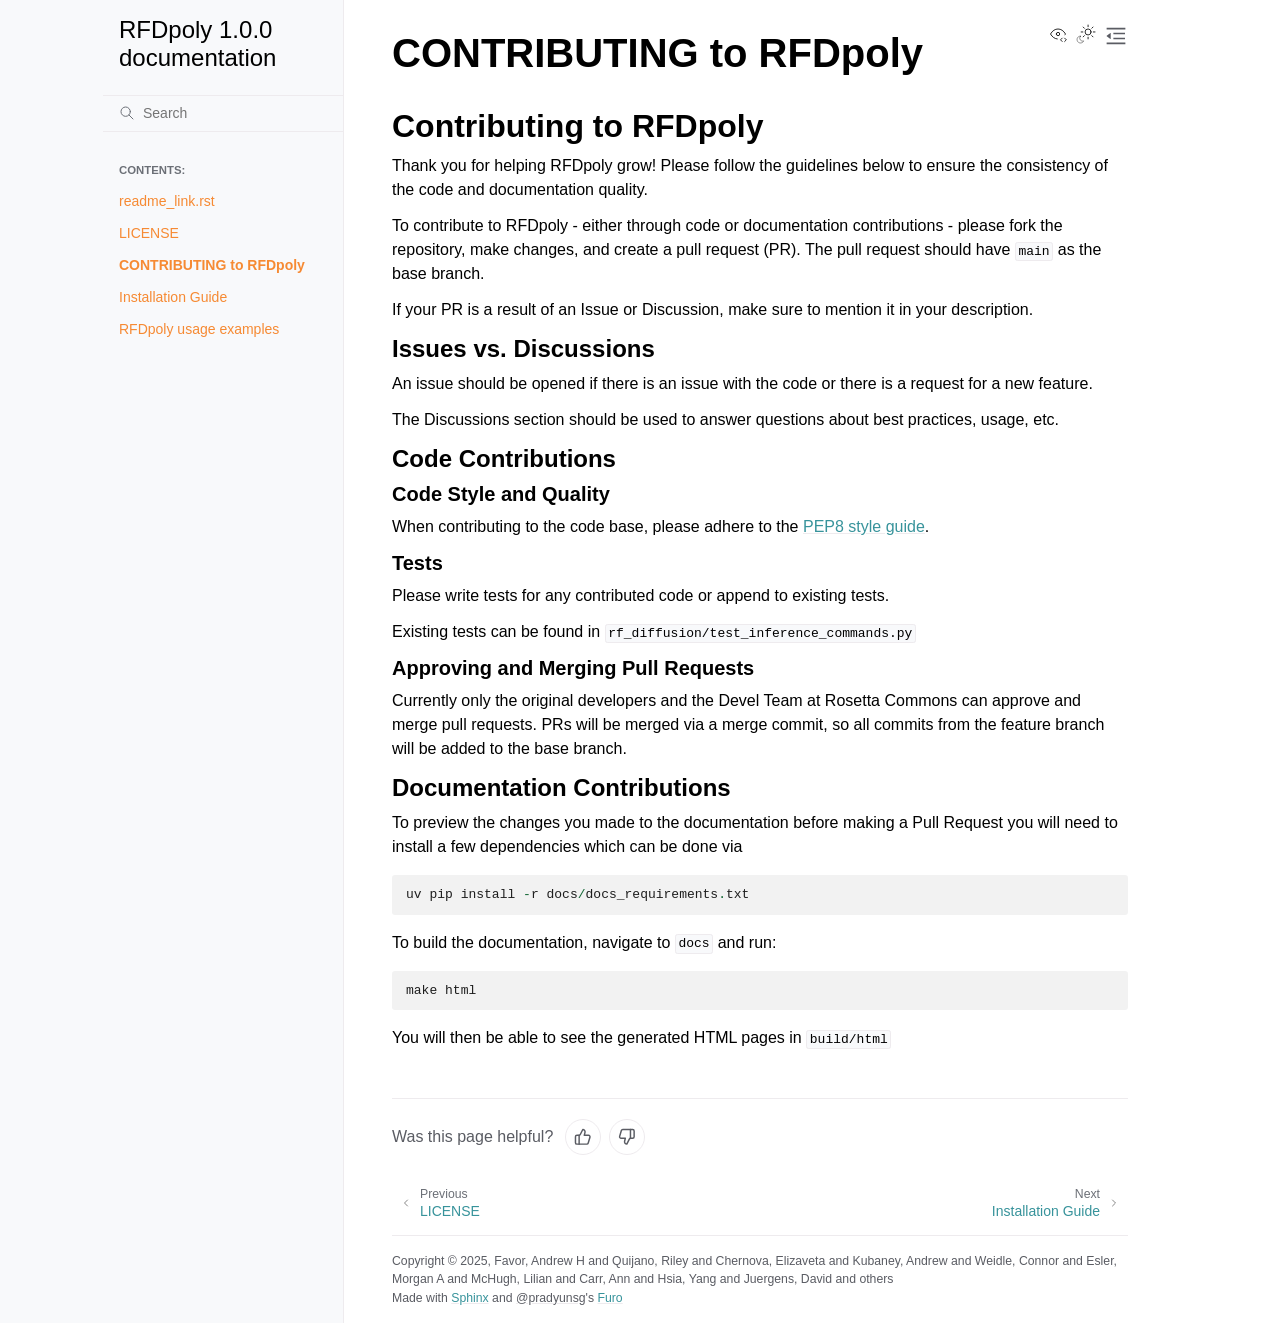
==== commit 54dcf801: "deploy: 55a98028af139b5febf06c44892e786504df6890" ====
--- a/contributing_link.html
+++ b/contributing_link.html
@@ -11,7 +11,7 @@
     <link rel="stylesheet" type="text/css" href="_static/styles/furo.css?v=7bdb33bb" />
     <link rel="stylesheet" type="text/css" href="_static/copybutton.css?v=76b2166b" />
     <link rel="stylesheet" type="text/css" href="_static/styles/furo-extensions.css?v=8dab3a3b" />
-    <link rel="stylesheet" type="text/css" href="_static/page_feedback.css?v=7c130c12" />
+    <link rel="stylesheet" type="text/css" href="_static/page_feedback.css?v=e9bd5b4a" />
     
     
 
@@ -312,18 +312,79 @@
 </section>
 </section>
 
-  <div class="page-feedback" data-page="contributing_link">
-    <p class="page-feedback-question">Did you find what you were looking for?</p>
-    <div class="page-feedback-buttons">
-      <button type="button" class="page-feedback-button" data-helpful="yes" aria-label="Yes" title="Yes">
-        <svg viewBox="0 0 24 24" aria-hidden="true"><path d="M7 10v12"/><path d="M15 5.88 14 10h5.83a2 2 0 0 1 1.92 2.56l-2.33 8A2 2 0 0 1 17.5 22H4a2 2 0 0 1-2-2v-8a2 2 0 0 1 2-2h2.76a2 2 0 0 0 1.79-1.11L12 2a3.13 3.13 0 0 1 3 3.88Z"/></svg>
-      </button>
-      <button type="button" class="page-feedback-button" data-helpful="no" aria-label="No" title="No">
-        <svg viewBox="0 0 24 24" aria-hidden="true"><path d="M17 14V2"/><path d="M9 18.12 10 14H4.17a2 2 0 0 1-1.92-2.56l2.33-8A2 2 0 0 1 6.5 2H20a2 2 0 0 1 2 2v8a2 2 0 0 1-2 2h-2.76a2 2 0 0 0-1.79 1.11L12 22a3.13 3.13 0 0 1-3-3.88Z"/></svg>
-      </button>
-    </div>
-    <p class="page-feedback-thanks" role="status" hidden>Thanks for your feedback!</p>
+  <div class="page-feedback" data-source="inline">
+    
+  <p class="page-feedback-question">Was this page helpful?</p>
+  <div class="page-feedback-buttons">
+    <button type="button" class="page-feedback-button" data-helpful="yes" aria-label="Yes" title="Yes">
+      <svg viewBox="0 0 24 24" aria-hidden="true"><path d="M7 10v12"/><path d="M15 5.88 14 10h5.83a2 2 0 0 1 1.92 2.56l-2.33 8A2 2 0 0 1 17.5 22H4a2 2 0 0 1-2-2v-8a2 2 0 0 1 2-2h2.76a2 2 0 0 0 1.79-1.11L12 2a3.13 3.13 0 0 1 3 3.88Z"/></svg>
+    </button>
+    <button type="button" class="page-feedback-button" data-helpful="no" aria-label="No" title="No">
+      <svg viewBox="0 0 24 24" aria-hidden="true"><path d="M17 14V2"/><path d="M9 18.12 10 14H4.17a2 2 0 0 1-1.92-2.56l2.33-8A2 2 0 0 1 6.5 2H20a2 2 0 0 1 2 2v8a2 2 0 0 1-2 2h-2.76a2 2 0 0 0-1.79 1.11L12 22a3.13 3.13 0 0 1-3-3.88Z"/></svg>
+    </button>
   </div>
+  <form class="page-feedback-comment" hidden>
+    <fieldset class="page-feedback-reasons">
+      <legend>Sorry about that. What went wrong? (optional)</legend>
+      
+      <label><input type="radio" name="page-feedback-reason-inline" value="It's unclear or hard to follow"> It's unclear or hard to follow</label>
+      
+      <label><input type="radio" name="page-feedback-reason-inline" value="It's outdated or incorrect"> It's outdated or incorrect</label>
+      
+      <label><input type="radio" name="page-feedback-reason-inline" value="An example or command didn't work"> An example or command didn't work</label>
+      
+      <label><input type="radio" name="page-feedback-reason-inline" value="I didn't find what I needed"> I didn't find what I needed</label>
+      
+    </fieldset>
+    <label for="page-feedback-comment-inline">Tell us more (optional)</label>
+    <textarea id="page-feedback-comment-inline" rows="3" maxlength="1000"></textarea>
+    <p class="page-feedback-privacy">Please don't include personal information such as your name or email.</p>
+    <div class="page-feedback-comment-actions">
+      <button type="submit" class="page-feedback-send">Send</button>
+      <button type="button" class="page-feedback-skip">Skip</button>
+    </div>
+  </form>
+  <p class="page-feedback-thanks" role="status" hidden>Thanks for your feedback!</p>
+
+  </div>
+  <dialog class="page-feedback-popup" data-source="popup" aria-label="Page feedback">
+    <div class="page-feedback-popup-body">
+      <button type="button" class="page-feedback-popup-close" aria-label="Close" title="Close">&times;</button>
+      
+  <p class="page-feedback-question">Was this page helpful?</p>
+  <div class="page-feedback-buttons">
+    <button type="button" class="page-feedback-button" data-helpful="yes" aria-label="Yes" title="Yes">
+      <svg viewBox="0 0 24 24" aria-hidden="true"><path d="M7 10v12"/><path d="M15 5.88 14 10h5.83a2 2 0 0 1 1.92 2.56l-2.33 8A2 2 0 0 1 17.5 22H4a2 2 0 0 1-2-2v-8a2 2 0 0 1 2-2h2.76a2 2 0 0 0 1.79-1.11L12 2a3.13 3.13 0 0 1 3 3.88Z"/></svg>
+    </button>
+    <button type="button" class="page-feedback-button" data-helpful="no" aria-label="No" title="No">
+      <svg viewBox="0 0 24 24" aria-hidden="true"><path d="M17 14V2"/><path d="M9 18.12 10 14H4.17a2 2 0 0 1-1.92-2.56l2.33-8A2 2 0 0 1 6.5 2H20a2 2 0 0 1 2 2v8a2 2 0 0 1-2 2h-2.76a2 2 0 0 0-1.79 1.11L12 22a3.13 3.13 0 0 1-3-3.88Z"/></svg>
+    </button>
+  </div>
+  <form class="page-feedback-comment" hidden>
+    <fieldset class="page-feedback-reasons">
+      <legend>Sorry about that. What went wrong? (optional)</legend>
+      
+      <label><input type="radio" name="page-feedback-reason-popup" value="It's unclear or hard to follow"> It's unclear or hard to follow</label>
+      
+      <label><input type="radio" name="page-feedback-reason-popup" value="It's outdated or incorrect"> It's outdated or incorrect</label>
+      
+      <label><input type="radio" name="page-feedback-reason-popup" value="An example or command didn't work"> An example or command didn't work</label>
+      
+      <label><input type="radio" name="page-feedback-reason-popup" value="I didn't find what I needed"> I didn't find what I needed</label>
+      
+    </fieldset>
+    <label for="page-feedback-comment-popup">Tell us more (optional)</label>
+    <textarea id="page-feedback-comment-popup" rows="3" maxlength="1000"></textarea>
+    <p class="page-feedback-privacy">Please don't include personal information such as your name or email.</p>
+    <div class="page-feedback-comment-actions">
+      <button type="submit" class="page-feedback-send">Send</button>
+      <button type="button" class="page-feedback-skip">Skip</button>
+    </div>
+  </form>
+  <p class="page-feedback-thanks" role="status" hidden>Thanks for your feedback!</p>
+
+    </div>
+  </dialog>
 
         </article>
       </div>
@@ -410,6 +471,6 @@
     <script src="_static/clipboard.min.js?v=a7894cd8"></script>
     <script src="_static/copybutton.js?v=f281be69"></script>
     <script src="https://scripts.simpleanalyticscdn.com/latest.js"></script>
-    <script src="_static/page_feedback.js?v=1be00d38"></script>
+    <script src="_static/page_feedback.js?v=a393f564"></script>
     </body>
 </html>
--- a/_static/page_feedback.css
+++ b/_static/page_feedback.css
@@ -48,6 +48,170 @@
   stroke-linejoin: round;
 }
 
-.page-feedback [hidden] {
+.page-feedback [hidden],
+.page-feedback-popup [hidden] {
   display: none;
 }
+
+.page-feedback-popup {
+  width: min(30rem, calc(100vw - 2rem));
+  max-width: none;
+  padding: 0;
+  border: 1px solid var(--color-background-border);
+  border-top: 3px solid var(--color-brand-primary);
+  border-radius: 0.5rem;
+  background: var(--color-background-primary);
+  color: var(--color-foreground-primary);
+  box-shadow: 0 0.5rem 2rem rgba(0, 0, 0, 0.3);
+}
+
+.page-feedback-popup[open] {
+  animation: page-feedback-popup-in 0.25s ease-out;
+}
+
+.page-feedback-popup::backdrop {
+  background: rgba(0, 0, 0, 0.5);
+}
+
+.page-feedback-popup-body {
+  position: relative;
+  padding: 1.5rem 3rem 1.5rem 1.75rem;
+}
+
+.page-feedback-popup .page-feedback-question {
+  font-size: 1.15rem;
+}
+
+@keyframes page-feedback-popup-in {
+  from {
+    opacity: 0;
+    transform: translateY(1rem);
+  }
+  to {
+    opacity: 1;
+    transform: translateY(0);
+  }
+}
+
+@media (prefers-reduced-motion: reduce) {
+  .page-feedback-popup[open] {
+    animation: none;
+  }
+}
+
+.page-feedback-popup p {
+  margin: 0 0 0.75rem;
+  color: var(--color-foreground-primary);
+}
+
+.page-feedback-popup .page-feedback-thanks {
+  margin: 0;
+}
+
+.page-feedback-popup-close {
+  position: absolute;
+  top: 0.25rem;
+  right: 0.5rem;
+  padding: 0.25rem;
+  border: none;
+  background: transparent;
+  color: var(--color-foreground-muted);
+  font-size: 1.25rem;
+  line-height: 1;
+  cursor: pointer;
+}
+
+.page-feedback-popup-close:hover,
+.page-feedback-popup-close:focus-visible {
+  color: var(--color-foreground-primary);
+}
+
+.page-feedback-comment {
+  flex-basis: 100%;
+  max-width: 36rem;
+}
+
+.page-feedback-comment label {
+  display: block;
+  margin-bottom: 0.5rem;
+  color: var(--color-foreground-primary);
+}
+
+.page-feedback-reasons {
+  margin: 0 0 1rem;
+  padding: 0;
+  border: none;
+}
+
+.page-feedback-reasons legend {
+  margin-bottom: 0.5rem;
+  padding: 0;
+  color: var(--color-foreground-primary);
+}
+
+.page-feedback-reasons label {
+  display: flex;
+  align-items: center;
+  gap: 0.5rem;
+  margin-bottom: 0.35rem;
+  cursor: pointer;
+}
+
+.page-feedback-reasons input {
+  margin: 0;
+  accent-color: var(--color-brand-primary);
+}
+
+.page-feedback-comment textarea {
+  box-sizing: border-box;
+  width: 100%;
+  padding: 0.5rem;
+  border: 1px solid var(--color-background-border);
+  border-radius: 0.25rem;
+  background: var(--color-background-secondary);
+  color: var(--color-foreground-primary);
+  font: inherit;
+  resize: vertical;
+}
+
+.page-feedback-comment textarea:focus {
+  border-color: var(--color-brand-primary);
+  outline: none;
+}
+
+.page-feedback .page-feedback-privacy,
+.page-feedback-popup .page-feedback-privacy {
+  margin: 0.25rem 0 0.75rem;
+  color: var(--color-foreground-muted);
+  font-size: 0.85em;
+}
+
+.page-feedback-comment-actions {
+  display: flex;
+  gap: 0.5rem;
+}
+
+.page-feedback-send,
+.page-feedback-skip {
+  padding: 0.4rem 1rem;
+  border-radius: 0.25rem;
+  font: inherit;
+  cursor: pointer;
+}
+
+.page-feedback-send {
+  border: 1px solid var(--color-brand-primary);
+  background: var(--color-brand-primary);
+  color: var(--color-background-primary);
+}
+
+.page-feedback-skip {
+  border: 1px solid var(--color-background-border);
+  background: transparent;
+  color: var(--color-foreground-secondary);
+}
+
+.page-feedback-send:hover,
+.page-feedback-skip:hover {
+  opacity: 0.85;
+}
